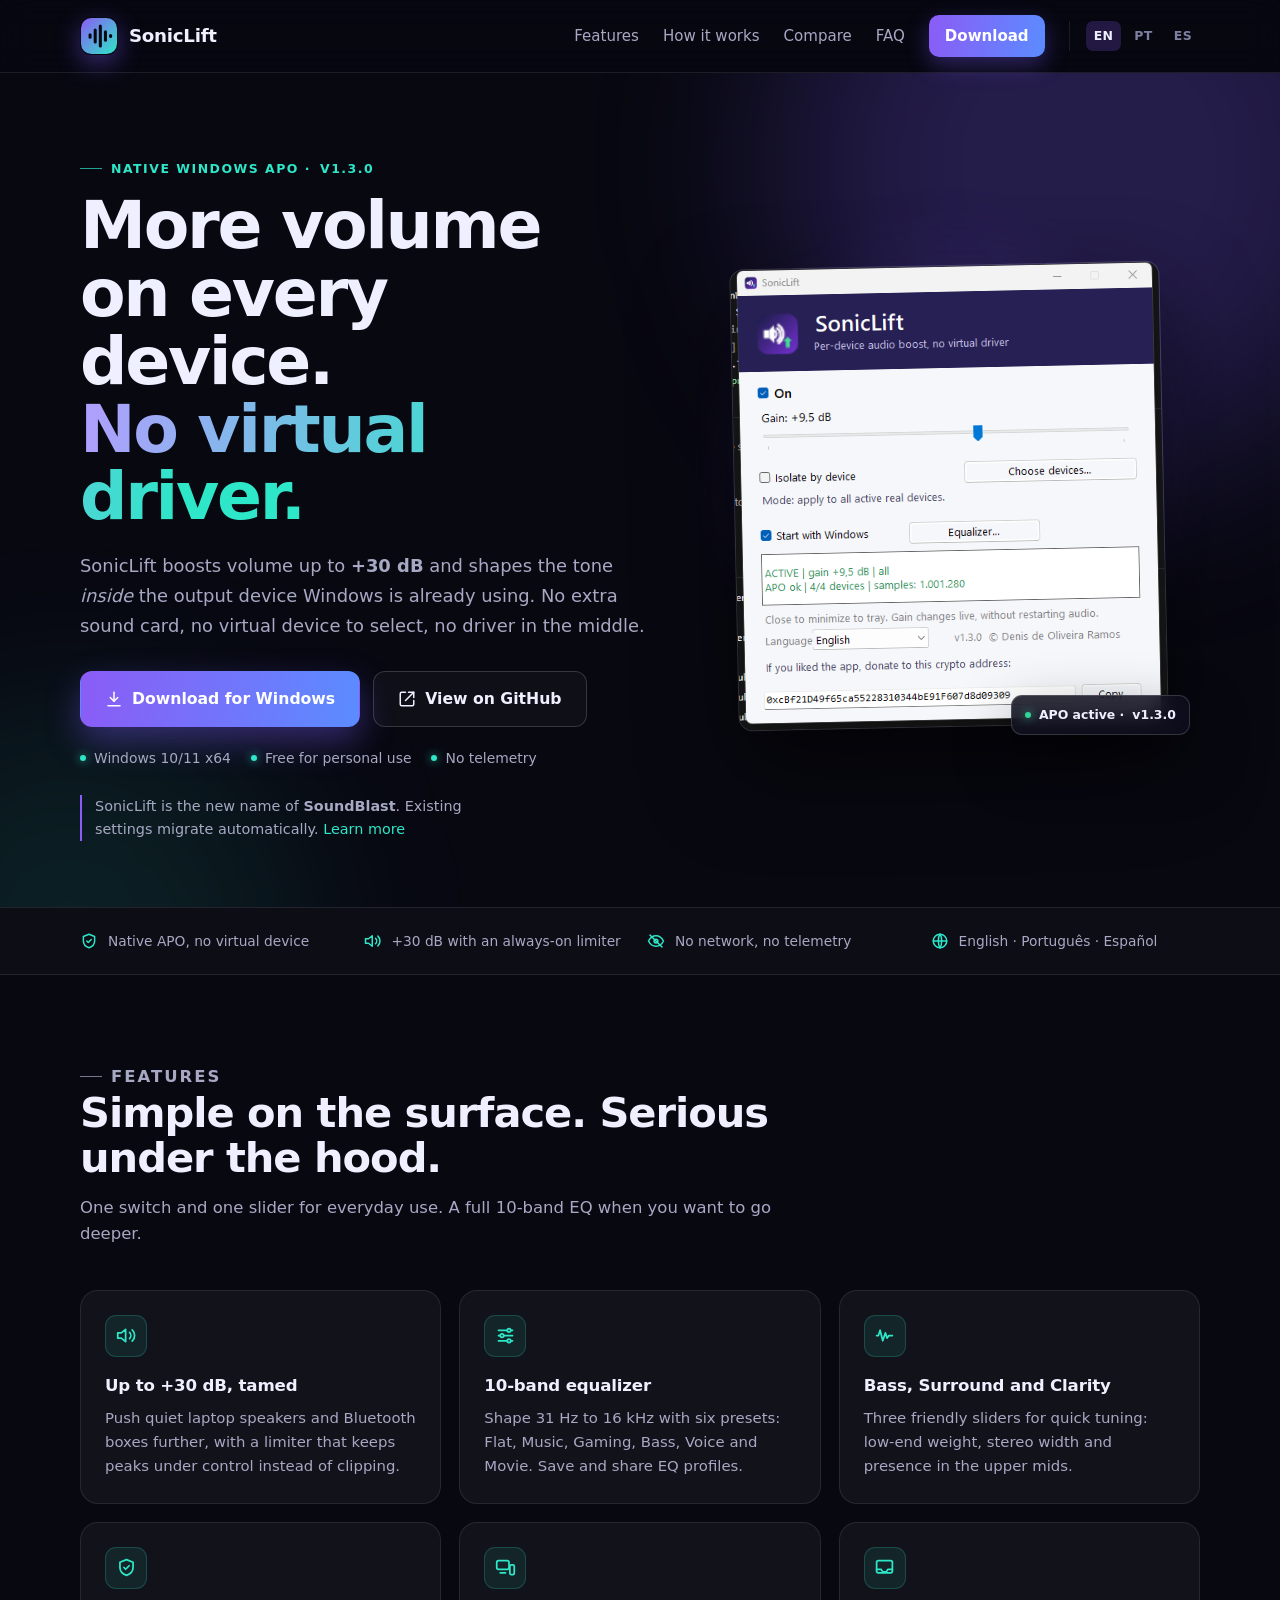
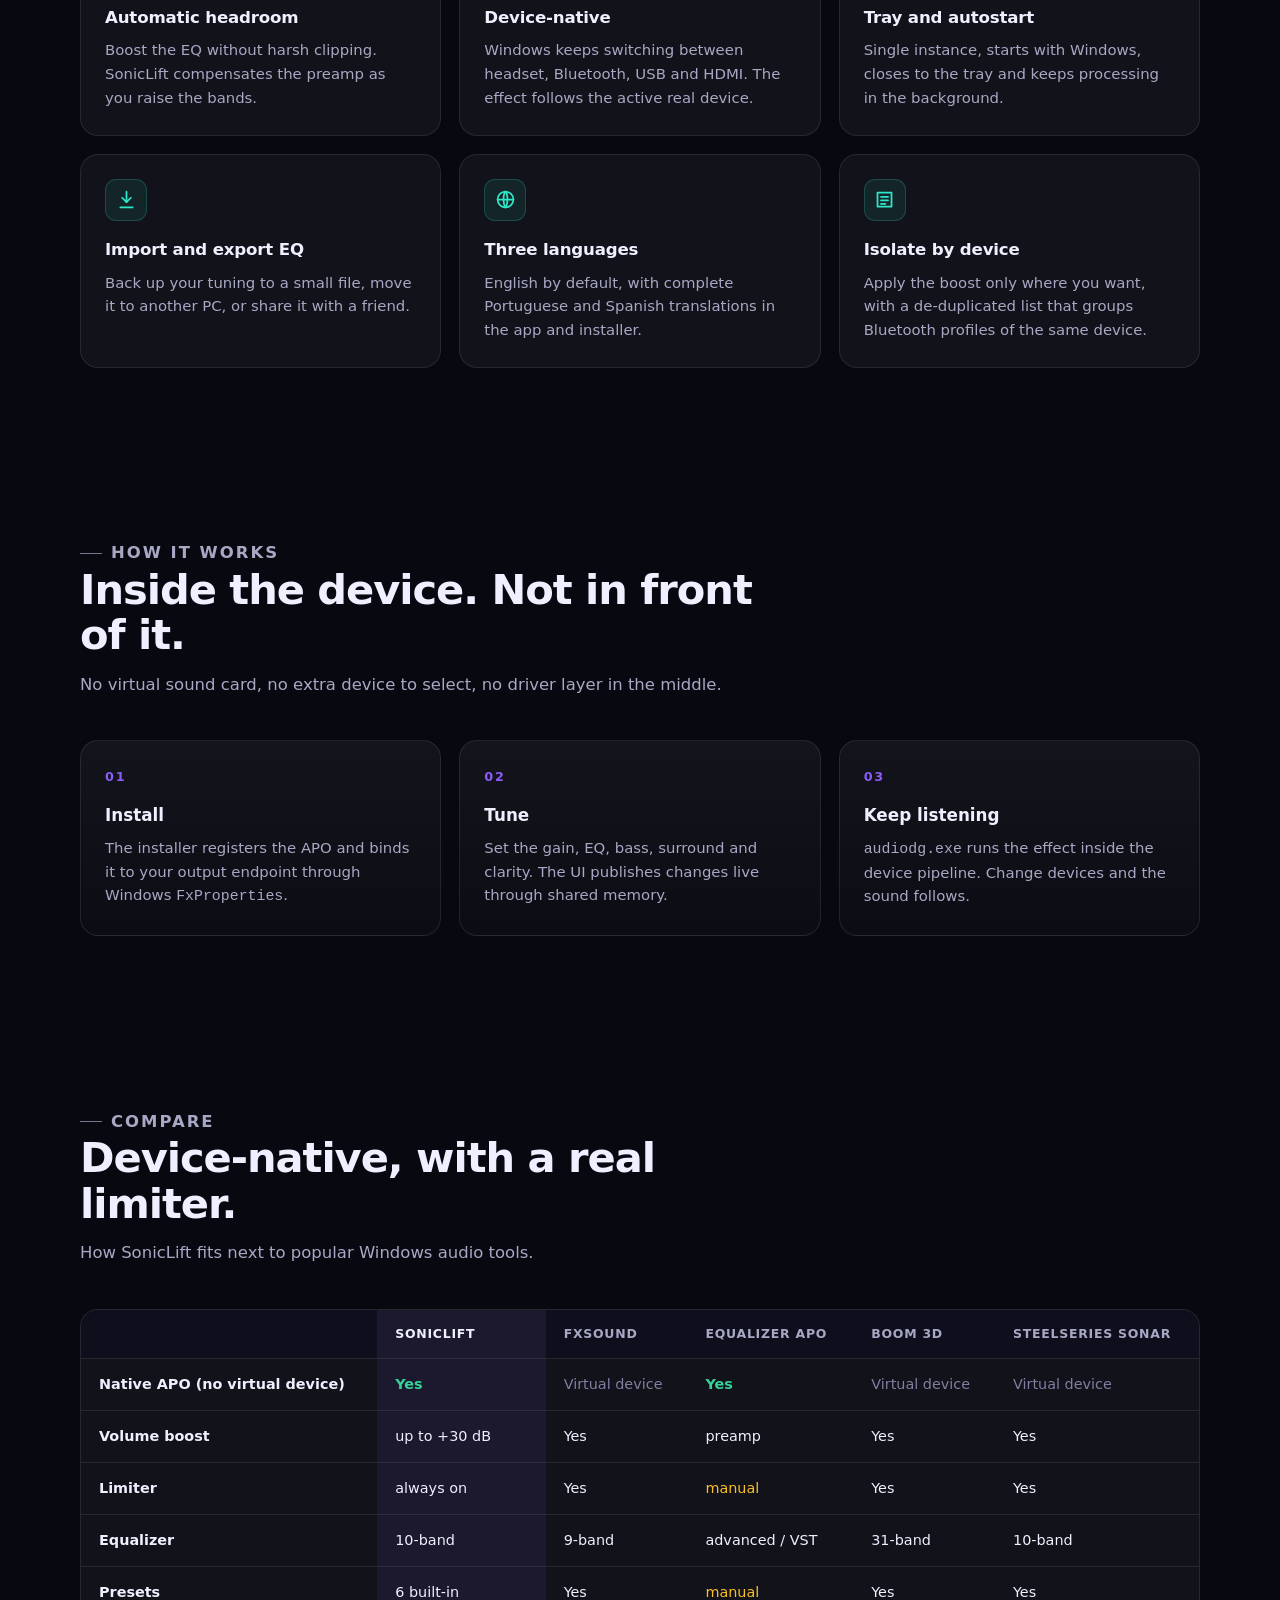
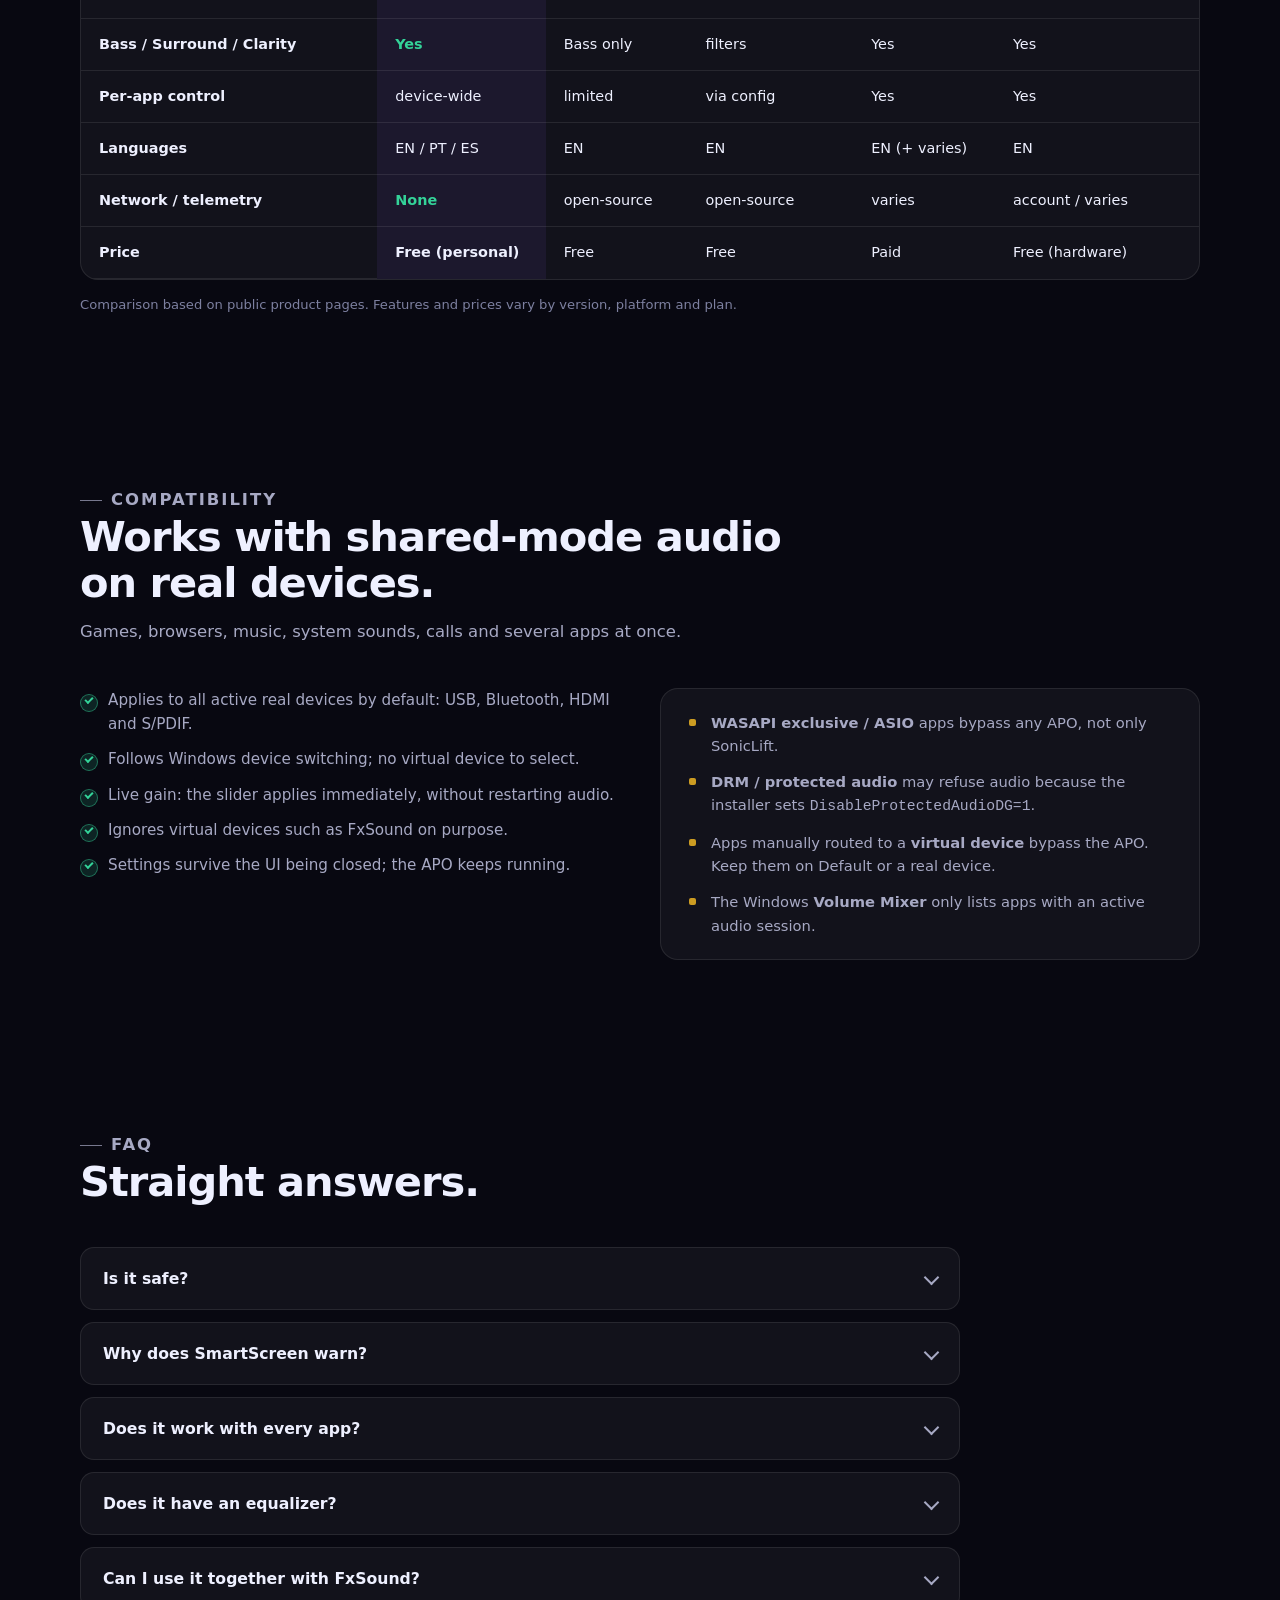
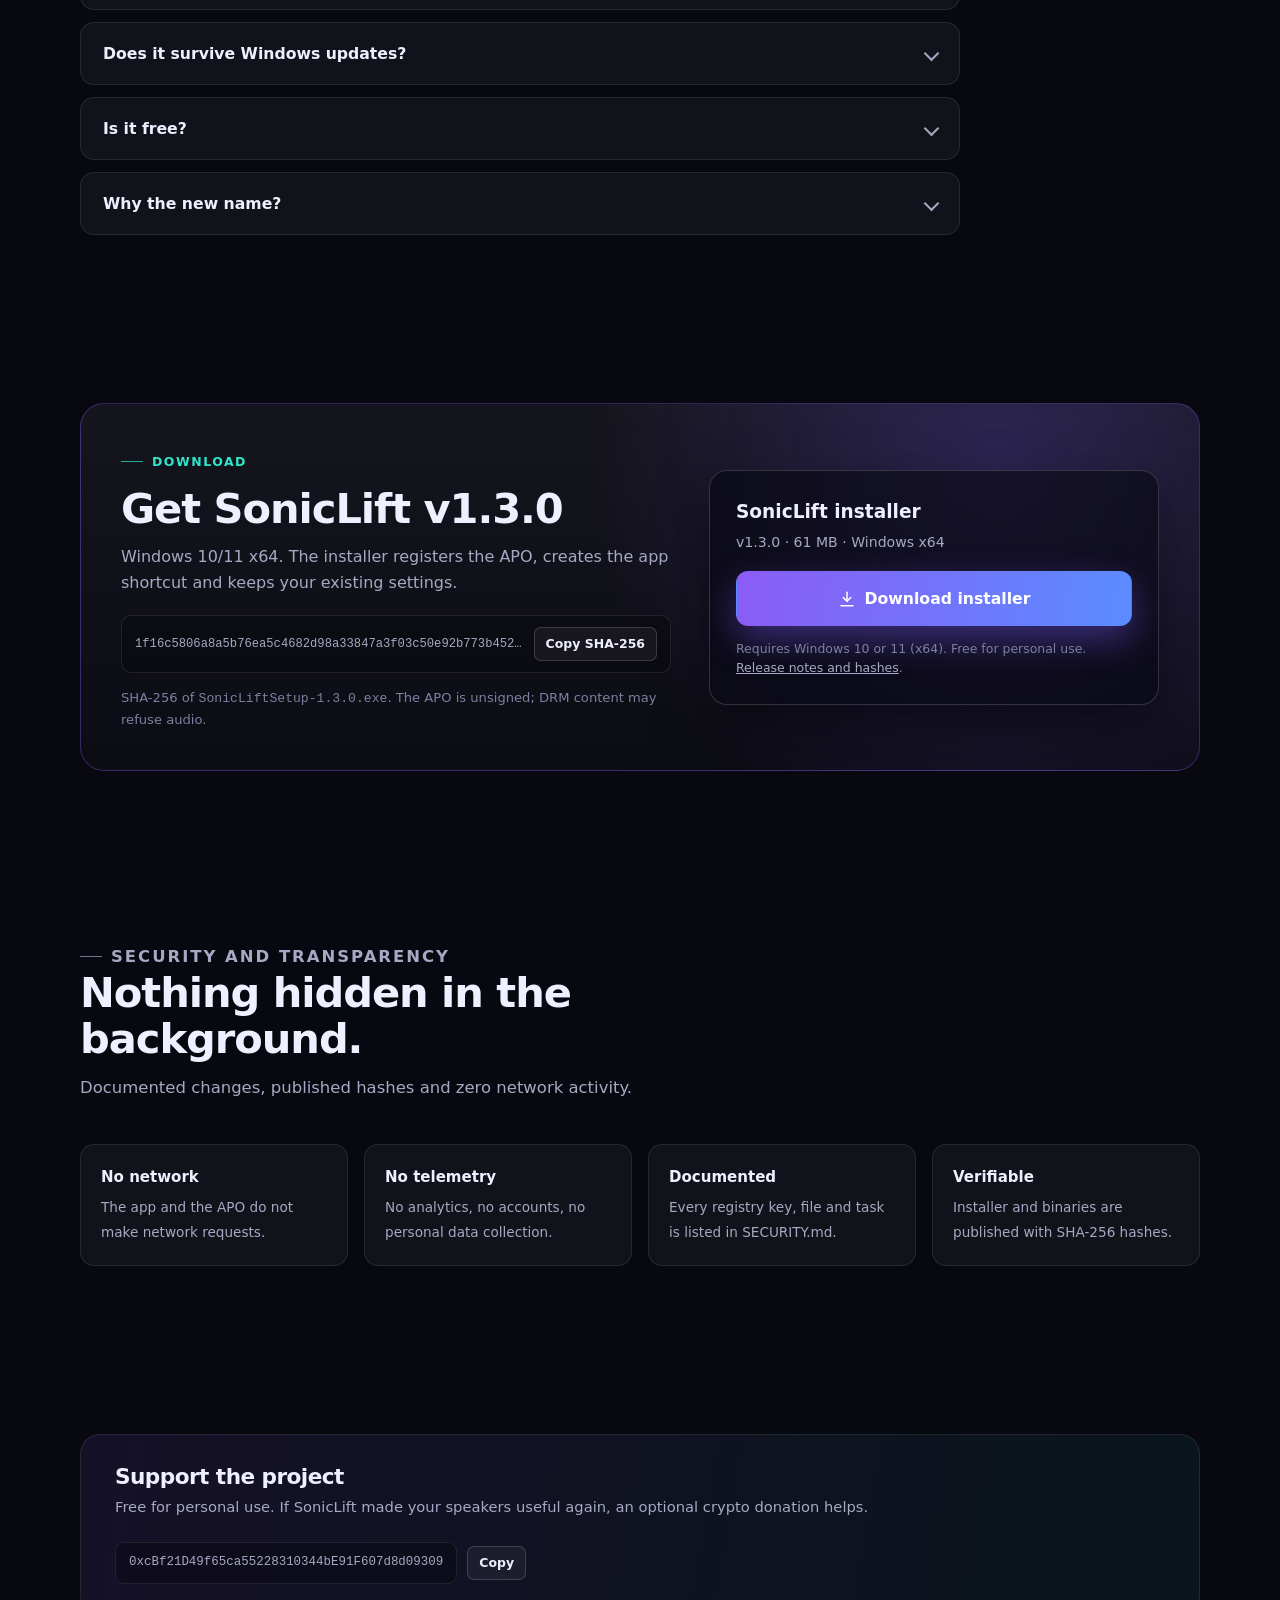
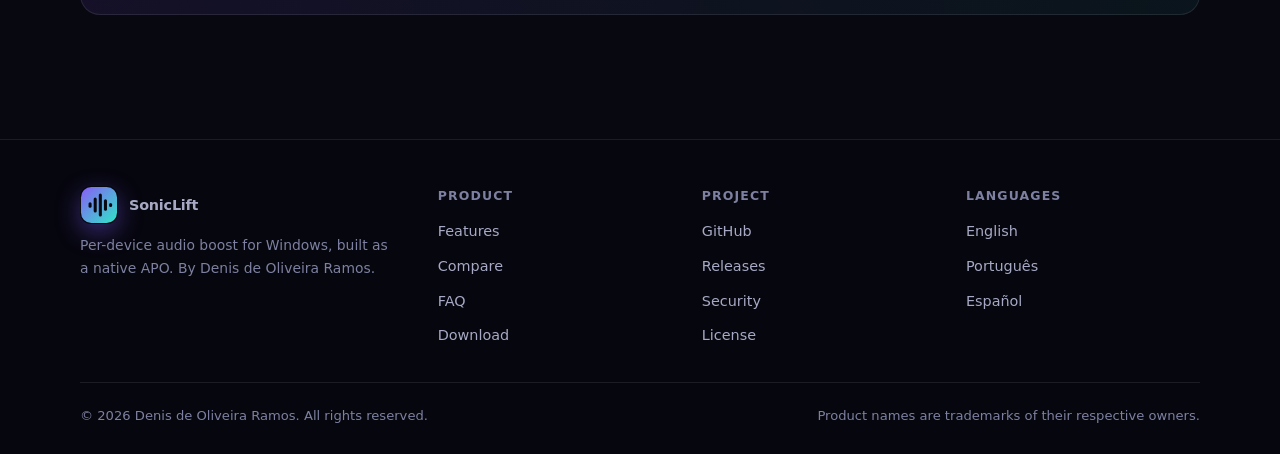
==== docs/index.html @ e97f3ef7 "site: lightweight landing page (EN/PT/ES) with local runner" ====
<!doctype html>
<html lang="en">
<head>
  <meta charset="utf-8">
  <meta name="viewport" content="width=device-width, initial-scale=1">
  <script>document.documentElement.classList.add("js");</script>
  <title>SonicLift — More volume on every device, no virtual driver</title>
  <meta name="description" content="SonicLift is a native Windows APO that boosts volume up to +30 dB, with a 10-band EQ, bass, surround and clarity. No virtual driver, no telemetry. Free for personal use.">
  <meta name="theme-color" content="#080811">
  <link rel="canonical" href="https://denoso1993.github.io/soniclift/">
  <link rel="alternate" hreflang="en" href="https://denoso1993.github.io/soniclift/">
  <link rel="alternate" hreflang="pt" href="https://denoso1993.github.io/soniclift/pt/">
  <link rel="alternate" hreflang="es" href="https://denoso1993.github.io/soniclift/es/">
  <link rel="alternate" hreflang="x-default" href="https://denoso1993.github.io/soniclift/">
  <link rel="icon" href="assets/favicon.ico" sizes="any">
  <link rel="stylesheet" href="assets/style.css">

  <meta property="og:type" content="website">
  <meta property="og:site_name" content="SonicLift">
  <meta property="og:title" content="SonicLift — More volume on every device">
  <meta property="og:description" content="Native Windows APO. Up to +30 dB with a limiter, 10-band EQ, bass, surround and clarity. No virtual driver, no telemetry.">
  <meta property="og:url" content="https://denoso1993.github.io/soniclift/">
  <meta property="og:image" content="https://denoso1993.github.io/soniclift/assets/og-en.jpg">
  <meta property="og:image:width" content="1200">
  <meta property="og:image:height" content="630">
  <meta name="twitter:card" content="summary_large_image">
  <meta name="twitter:title" content="SonicLift — More volume on every device">
  <meta name="twitter:description" content="Native Windows APO. +30 dB, 10-band EQ, no virtual driver, no telemetry.">
  <meta name="twitter:image" content="https://denoso1993.github.io/soniclift/assets/og-en.jpg">

  <script type="application/ld+json">
  {
    "@context": "https://schema.org",
    "@type": "SoftwareApplication",
    "name": "SonicLift",
    "operatingSystem": "Windows 10, Windows 11",
    "applicationCategory": "MultimediaApplication",
    "softwareVersion": "1.3.0",
    "downloadUrl": "https://github.com/denoso1993/soniclift/releases/latest",
    "offers": { "@type": "Offer", "price": "0", "priceCurrency": "USD" },
    "author": { "@type": "Person", "name": "Denis de Oliveira Ramos" },
    "description": "Native Windows APO that boosts volume up to +30 dB with a limiter, 10-band equalizer, bass, surround and clarity. No virtual driver and no telemetry."
  }
  </script>
</head>
<body>
  <a class="skip" href="#main">Skip to content</a>

  <header class="site-header">
    <div class="wrap">
      <a class="brand" href="index.html" aria-label="SonicLift home">
        <svg class="logo-mark" viewBox="0 0 40 40" aria-hidden="true">
          <defs>
            <linearGradient id="lg" x1="0" y1="0" x2="1" y2="1">
              <stop offset="0" stop-color="#8b5cf6"/>
              <stop offset="1" stop-color="#2ee6c8"/>
            </linearGradient>
          </defs>
          <rect x="1" y="1" width="38" height="38" rx="11" fill="url(#lg)"/>
          <g fill="#080811">
            <rect x="9" y="17" width="3.2" height="6" rx="1.6"/>
            <rect x="14.4" y="12" width="3.2" height="16" rx="1.6"/>
            <rect x="19.8" y="8" width="3.2" height="24" rx="1.6"/>
            <rect x="25.2" y="14" width="3.2" height="12" rx="1.6"/>
            <rect x="30.6" y="18" width="3.2" height="4" rx="1.6"/>
          </g>
        </svg>
        <span>SonicLift</span>
      </a>

      <nav class="nav" id="nav" aria-label="Main">
        <a href="#features">Features</a>
        <a href="#how">How it works</a>
        <a href="#compare">Compare</a>
        <a href="#faq">FAQ</a>
        <a class="nav-cta" href="#download">Download</a>
        <div class="langs" aria-label="Language">
          <a href="index.html" aria-current="page">EN</a>
          <a href="pt/index.html" hreflang="pt" lang="pt">PT</a>
          <a href="es/index.html" hreflang="es" lang="es">ES</a>
        </div>
      </nav>

      <button class="nav-toggle" type="button" aria-expanded="false" aria-controls="nav" aria-label="Menu">
        <span></span><span></span><span></span>
      </button>
    </div>
  </header>

  <main id="main">
    <section class="hero">
      <div class="wrap hero-grid">
        <div>
          <p class="eyebrow">Native Windows APO · <span data-version>v1.3.0</span></p>
          <h1>More volume on every device.<br><span class="grad">No virtual driver.</span></h1>
          <p class="lede">
            SonicLift boosts volume up to <strong>+30 dB</strong> and shapes the tone
            <em>inside</em> the output device Windows is already using. No extra sound card,
            no virtual device to select, no driver in the middle.
          </p>

          <div class="actions">
            <a class="btn btn-primary" href="https://github.com/denoso1993/soniclift/releases/download/v1.3.0/SonicLiftSetup-1.3.0.exe">
              <svg viewBox="0 0 24 24" fill="none" stroke="currentColor" stroke-width="2" stroke-linecap="round" stroke-linejoin="round" aria-hidden="true"><path d="M12 3v12"/><path d="m7 10 5 5 5-5"/><path d="M4 21h16"/></svg>
              Download for Windows
            </a>
            <a class="btn btn-ghost" href="https://github.com/denoso1993/soniclift">
              <svg viewBox="0 0 24 24" fill="none" stroke="currentColor" stroke-width="2" stroke-linecap="round" stroke-linejoin="round" aria-hidden="true"><path d="M14 3h7v7"/><path d="M10 14 21 3"/><path d="M21 14v5a2 2 0 0 1-2 2H5a2 2 0 0 1-2-2V5a2 2 0 0 1 2-2h5"/></svg>
              View on GitHub
            </a>
          </div>

          <ul class="meta">
            <li><span class="dot"></span> Windows 10/11 x64</li>
            <li><span class="dot"></span> Free for personal use</li>
            <li><span class="dot"></span> No telemetry</li>
          </ul>

          <p class="rename">SonicLift is the new name of <strong>SoundBlast</strong>. Existing settings migrate automatically. <a href="#faq">Learn more</a></p>
        </div>

        <div class="shot">
          <div class="shot-glow" aria-hidden="true"></div>
          <img src="assets/screenshot.png" width="516" height="555" alt="SonicLift main window: on, gain +9.5 dB, APO active on 4 of 4 devices" loading="eager">
          <div class="shot-badge"><span class="dot"></span> APO active · <span data-version>v1.3.0</span></div>
        </div>
      </div>
    </section>

    <div class="trust">
      <div class="wrap">
        <div class="trust-item">
          <svg viewBox="0 0 24 24" fill="none" stroke="currentColor" stroke-width="2" stroke-linecap="round" stroke-linejoin="round" aria-hidden="true"><path d="M12 3 4.5 6v6c0 4.5 3.2 7.5 7.5 9 4.3-1.5 7.5-4.5 7.5-9V6L12 3Z"/><path d="m9 12 2 2 4-4"/></svg>
          Native APO, no virtual device
        </div>
        <div class="trust-item">
          <svg viewBox="0 0 24 24" fill="none" stroke="currentColor" stroke-width="2" stroke-linecap="round" stroke-linejoin="round" aria-hidden="true"><path d="M11 5 6 9H2v6h4l5 4V5Z"/><path d="M15.5 8.5a5 5 0 0 1 0 7"/><path d="M18.5 5.5a9 9 0 0 1 0 13"/></svg>
          +30 dB with an always-on limiter
        </div>
        <div class="trust-item">
          <svg viewBox="0 0 24 24" fill="none" stroke="currentColor" stroke-width="2" stroke-linecap="round" stroke-linejoin="round" aria-hidden="true"><path d="M2 12s3.5-7 10-7 10 7 10 7-3.5 7-10 7S2 12 2 12Z"/><circle cx="12" cy="12" r="2.5"/><path d="m4 4 16 16"/></svg>
          No network, no telemetry
        </div>
        <div class="trust-item">
          <svg viewBox="0 0 24 24" fill="none" stroke="currentColor" stroke-width="2" stroke-linecap="round" stroke-linejoin="round" aria-hidden="true"><circle cx="12" cy="12" r="9"/><path d="M3 12h18"/><path d="M12 3c3 3.5 3 14 0 18"/><path d="M12 3c-3 3.5-3 14 0 18"/></svg>
          English · Português · Español
        </div>
      </div>
    </div>

    <section id="features" class="wrap">
      <div class="section-head reveal">
        <p class="eyebrow">Features</p>
        <h2>Simple on the surface. Serious under the hood.</h2>
        <p>One switch and one slider for everyday use. A full 10-band EQ when you want to go deeper.</p>
      </div>

      <div class="features">
        <article class="card reveal">
          <span class="ico"><svg viewBox="0 0 24 24" fill="none" stroke="currentColor" stroke-width="2" stroke-linecap="round" stroke-linejoin="round" aria-hidden="true"><path d="M11 5 6 9H2v6h4l5 4V5Z"/><path d="M15.5 8.5a5 5 0 0 1 0 7"/><path d="M18.5 5.5a9 9 0 0 1 0 13"/></svg></span>
          <h3>Up to +30 dB, tamed</h3>
          <p>Push quiet laptop speakers and Bluetooth boxes further, with a limiter that keeps peaks under control instead of clipping.</p>
        </article>

        <article class="card reveal">
          <span class="ico"><svg viewBox="0 0 24 24" fill="none" stroke="currentColor" stroke-width="2" stroke-linecap="round" stroke-linejoin="round" aria-hidden="true"><path d="M4 6h10M18 6h2M4 12h2M10 12h10M4 18h10M18 18h2"/><circle cx="16" cy="6" r="2"/><circle cx="8" cy="12" r="2"/><circle cx="16" cy="18" r="2"/></svg></span>
          <h3>10-band equalizer</h3>
          <p>Shape 31 Hz to 16 kHz with six presets: Flat, Music, Gaming, Bass, Voice and Movie. Save and share EQ profiles.</p>
        </article>

        <article class="card reveal">
          <span class="ico"><svg viewBox="0 0 24 24" fill="none" stroke="currentColor" stroke-width="2" stroke-linecap="round" stroke-linejoin="round" aria-hidden="true"><path d="M3 12h2l2-6 3 12 3-9 2 6 2-3h4"/></svg></span>
          <h3>Bass, Surround and Clarity</h3>
          <p>Three friendly sliders for quick tuning: low-end weight, stereo width and presence in the upper mids.</p>
        </article>

        <article class="card reveal">
          <span class="ico"><svg viewBox="0 0 24 24" fill="none" stroke="currentColor" stroke-width="2" stroke-linecap="round" stroke-linejoin="round" aria-hidden="true"><path d="M12 3 4.5 6v6c0 4.5 3.2 7.5 7.5 9 4.3-1.5 7.5-4.5 7.5-9V6L12 3Z"/><path d="m9 12 2 2 4-4"/></svg></span>
          <h3>Automatic headroom</h3>
          <p>Boost the EQ without harsh clipping. SonicLift compensates the preamp as you raise the bands.</p>
        </article>

        <article class="card reveal">
          <span class="ico"><svg viewBox="0 0 24 24" fill="none" stroke="currentColor" stroke-width="2" stroke-linecap="round" stroke-linejoin="round" aria-hidden="true"><rect x="2" y="4" width="14" height="10" rx="2"/><path d="M6 18h6"/><rect x="17" y="9" width="5" height="11" rx="1.5"/></svg></span>
          <h3>Device-native</h3>
          <p>Windows keeps switching between headset, Bluetooth, USB and HDMI. The effect follows the active real device.</p>
        </article>

        <article class="card reveal">
          <span class="ico"><svg viewBox="0 0 24 24" fill="none" stroke="currentColor" stroke-width="2" stroke-linecap="round" stroke-linejoin="round" aria-hidden="true"><rect x="3" y="4" width="18" height="14" rx="2"/><path d="M3 14h5l2 3h4l2-3h5"/></svg></span>
          <h3>Tray and autostart</h3>
          <p>Single instance, starts with Windows, closes to the tray and keeps processing in the background.</p>
        </article>

        <article class="card reveal">
          <span class="ico"><svg viewBox="0 0 24 24" fill="none" stroke="currentColor" stroke-width="2" stroke-linecap="round" stroke-linejoin="round" aria-hidden="true"><path d="M12 3v12"/><path d="m7 10 5 5 5-5"/><path d="M5 21h14"/></svg></span>
          <h3>Import and export EQ</h3>
          <p>Back up your tuning to a small file, move it to another PC, or share it with a friend.</p>
        </article>

        <article class="card reveal">
          <span class="ico"><svg viewBox="0 0 24 24" fill="none" stroke="currentColor" stroke-width="2" stroke-linecap="round" stroke-linejoin="round" aria-hidden="true"><circle cx="12" cy="12" r="9"/><path d="M3 12h18"/><path d="M12 3c3 3.5 3 14 0 18"/><path d="M12 3c-3 3.5-3 14 0 18"/></svg></span>
          <h3>Three languages</h3>
          <p>English by default, with complete Portuguese and Spanish translations in the app and installer.</p>
        </article>

        <article class="card reveal">
          <span class="ico"><svg viewBox="0 0 24 24" fill="none" stroke="currentColor" stroke-width="2" stroke-linecap="round" stroke-linejoin="round" aria-hidden="true"><path d="M4 4h16v16H4z"/><path d="M8 9h8M8 13h8M8 17h5"/></svg></span>
          <h3>Isolate by device</h3>
          <p>Apply the boost only where you want, with a de-duplicated list that groups Bluetooth profiles of the same device.</p>
        </article>
      </div>
    </section>

    <section id="how">
      <div class="wrap">
        <div class="section-head reveal">
          <p class="eyebrow">How it works</p>
          <h2>Inside the device. Not in front of it.</h2>
          <p>No virtual sound card, no extra device to select, no driver layer in the middle.</p>
        </div>

        <div class="steps">
          <article class="step reveal">
            <h3>Install</h3>
            <p>The installer registers the APO and binds it to your output endpoint through Windows <code>FxProperties</code>.</p>
          </article>
          <article class="step reveal">
            <h3>Tune</h3>
            <p>Set the gain, EQ, bass, surround and clarity. The UI publishes changes live through shared memory.</p>
          </article>
          <article class="step reveal">
            <h3>Keep listening</h3>
            <p><code>audiodg.exe</code> runs the effect inside the device pipeline. Change devices and the sound follows.</p>
          </article>
        </div>
      </div>
    </section>

    <section id="compare" class="wrap">
      <div class="section-head reveal">
        <p class="eyebrow">Compare</p>
        <h2>Device-native, with a real limiter.</h2>
        <p>How SonicLift fits next to popular Windows audio tools.</p>
      </div>

      <div class="table-wrap reveal">
        <table>
          <thead>
            <tr>
              <th scope="col"></th>
              <th scope="col" class="own">SonicLift</th>
              <th scope="col">FxSound</th>
              <th scope="col">Equalizer APO</th>
              <th scope="col">Boom 3D</th>
              <th scope="col">SteelSeries Sonar</th>
            </tr>
          </thead>
          <tbody>
            <tr>
              <th scope="row">Native APO (no virtual device)</th>
              <td class="own"><span class="yes">Yes</span></td>
              <td><span class="no">Virtual device</span></td>
              <td><span class="yes">Yes</span></td>
              <td><span class="no">Virtual device</span></td>
              <td><span class="no">Virtual device</span></td>
            </tr>
            <tr>
              <th scope="row">Volume boost</th>
              <td class="own">up to +30 dB</td>
              <td>Yes</td>
              <td>preamp</td>
              <td>Yes</td>
              <td>Yes</td>
            </tr>
            <tr>
              <th scope="row">Limiter</th>
              <td class="own">always on</td>
              <td>Yes</td>
              <td><span class="partial">manual</span></td>
              <td>Yes</td>
              <td>Yes</td>
            </tr>
            <tr>
              <th scope="row">Equalizer</th>
              <td class="own">10-band</td>
              <td>9-band</td>
              <td>advanced / VST</td>
              <td>31-band</td>
              <td>10-band</td>
            </tr>
            <tr>
              <th scope="row">Presets</th>
              <td class="own">6 built-in</td>
              <td>Yes</td>
              <td><span class="partial">manual</span></td>
              <td>Yes</td>
              <td>Yes</td>
            </tr>
            <tr>
              <th scope="row">Bass / Surround / Clarity</th>
              <td class="own"><span class="yes">Yes</span></td>
              <td>Bass only</td>
              <td>filters</td>
              <td>Yes</td>
              <td>Yes</td>
            </tr>
            <tr>
              <th scope="row">Per-app control</th>
              <td class="own">device-wide</td>
              <td>limited</td>
              <td>via config</td>
              <td>Yes</td>
              <td>Yes</td>
            </tr>
            <tr>
              <th scope="row">Languages</th>
              <td class="own">EN / PT / ES</td>
              <td>EN</td>
              <td>EN</td>
              <td>EN (+ varies)</td>
              <td>EN</td>
            </tr>
            <tr>
              <th scope="row">Network / telemetry</th>
              <td class="own"><span class="yes">None</span></td>
              <td>open-source</td>
              <td>open-source</td>
              <td>varies</td>
              <td>account / varies</td>
            </tr>
            <tr>
              <th scope="row">Price</th>
              <td class="own"><strong>Free (personal)</strong></td>
              <td>Free</td>
              <td>Free</td>
              <td>Paid</td>
              <td>Free (hardware)</td>
            </tr>
          </tbody>
        </table>
      </div>
      <p class="note">Comparison based on public product pages. Features and prices vary by version, platform and plan.</p>
    </section>

    <section id="compatibility">
      <div class="wrap">
        <div class="section-head reveal">
          <p class="eyebrow">Compatibility</p>
          <h2>Works with shared-mode audio on real devices.</h2>
          <p>Games, browsers, music, system sounds, calls and several apps at once.</p>
        </div>

        <div class="split">
          <ul class="checklist reveal">
            <li>Applies to all active real devices by default: USB, Bluetooth, HDMI and S/PDIF.</li>
            <li>Follows Windows device switching; no virtual device to select.</li>
            <li>Live gain: the slider applies immediately, without restarting audio.</li>
            <li>Ignores virtual devices such as FxSound on purpose.</li>
            <li>Settings survive the UI being closed; the APO keeps running.</li>
          </ul>

          <ul class="limits reveal">
            <li><strong>WASAPI exclusive / ASIO</strong> apps bypass any APO, not only SonicLift.</li>
            <li><strong>DRM / protected audio</strong> may refuse audio because the installer sets <code>DisableProtectedAudioDG=1</code>.</li>
            <li>Apps manually routed to a <strong>virtual device</strong> bypass the APO. Keep them on Default or a real device.</li>
            <li>The Windows <strong>Volume Mixer</strong> only lists apps with an active audio session.</li>
          </ul>
        </div>
      </div>
    </section>

    <section id="faq" class="wrap">
      <div class="section-head reveal">
        <p class="eyebrow">FAQ</p>
        <h2>Straight answers.</h2>
      </div>

      <div class="faq">
        <details class="reveal">
          <summary>Is it safe?</summary>
          <p>The code is proprietary, but it is transparent about what it changes. Every registry key, file and scheduled task is documented in <a href="https://github.com/denoso1993/soniclift/blob/main/SECURITY.md">SECURITY.md</a>. There is no network access, no telemetry and no data collection. Verify the installer hash before running.</p>
        </details>

        <details class="reveal">
          <summary>Why does SmartScreen warn?</summary>
          <p>The binaries are not code-signed yet, so Windows shows the standard warning. The installer is distributed only through the official GitHub release, with a published SHA-256 hash.</p>
        </details>

        <details class="reveal">
          <summary>Does it work with every app?</summary>
          <p>It processes shared-mode audio on real output devices: games, browsers, music, system sounds and communication apps. Apps using WASAPI exclusive or ASIO, and apps routed to a virtual device, are the exceptions.</p>
        </details>

        <details class="reveal">
          <summary>Does it have an equalizer?</summary>
          <p>Yes. A 10-band EQ from 31 Hz to 16 kHz with six presets, plus Bass, Surround and Clarity sliders and automatic headroom. You can also import and export EQ profiles.</p>
        </details>

        <details class="reveal">
          <summary>Can I use it together with FxSound?</summary>
          <p>Technically yes, but avoid routing apps to FxSound's virtual device. Since SonicLift replaces that role, uninstalling FxSound is recommended.</p>
        </details>

        <details class="reveal">
          <summary>Does it survive Windows updates?</summary>
          <p>Windows updates and driver installs can reset <code>FxProperties</code>. If audio stops being processed, open SonicLift and reapply the APO.</p>
        </details>

        <details class="reveal">
          <summary>Is it free?</summary>
          <p>Free for personal use, with an optional donation. Commercial use requires a separate license.</p>
        </details>

        <details class="reveal">
          <summary>Why the new name?</summary>
          <p>SonicLift is the new name of SoundBlast. It is the same app with a clearer identity. On first run, existing settings, EQ profiles and device bindings are migrated automatically.</p>
        </details>
      </div>
    </section>

    <section id="download" class="wrap">
      <div class="download reveal">
        <div class="download-grid">
          <div>
            <p class="eyebrow">Download</p>
            <h2>Get SonicLift <span data-version>v1.3.0</span></h2>
            <p class="lede">Windows 10/11 x64. The installer registers the APO, creates the app shortcut and keeps your existing settings.</p>

            <div class="hash-box">
              <code>1f16c5806a8a5b76ea5c4682d98a33847a3f03c50e92b773b45222ce62a76ea8</code>
              <button class="copy-btn" type="button" data-copy="1f16c5806a8a5b76ea5c4682d98a33847a3f03c50e92b773b45222ce62a76ea8" data-copied="Copied">Copy SHA-256</button>
            </div>
            <p class="note">SHA-256 of <code>SonicLiftSetup-1.3.0.exe</code>. The APO is unsigned; DRM content may refuse audio.</p>
          </div>

          <div class="download-card">
            <h3>SonicLift installer</h3>
            <p class="sub"><span data-version>v1.3.0</span> · 61 MB · Windows x64</p>
            <a class="btn btn-primary" href="https://github.com/denoso1993/soniclift/releases/download/v1.3.0/SonicLiftSetup-1.3.0.exe">
              <svg viewBox="0 0 24 24" fill="none" stroke="currentColor" stroke-width="2" stroke-linecap="round" stroke-linejoin="round" aria-hidden="true"><path d="M12 3v12"/><path d="m7 10 5 5 5-5"/><path d="M4 21h16"/></svg>
              Download installer
            </a>
            <p class="fine">Requires Windows 10 or 11 (x64). Free for personal use. <a href="https://github.com/denoso1993/soniclift/releases">Release notes and hashes</a>.</p>
          </div>
        </div>
      </div>
    </section>

    <section id="security" class="wrap">
      <div class="section-head reveal">
        <p class="eyebrow">Security and transparency</p>
        <h2>Nothing hidden in the background.</h2>
        <p>Documented changes, published hashes and zero network activity.</p>
      </div>

      <div class="cards-4">
        <div class="mini reveal"><strong>No network</strong><span>The app and the APO do not make network requests.</span></div>
        <div class="mini reveal"><strong>No telemetry</strong><span>No analytics, no accounts, no personal data collection.</span></div>
        <div class="mini reveal"><strong>Documented</strong><span>Every registry key, file and task is listed in SECURITY.md.</span></div>
        <div class="mini reveal"><strong>Verifiable</strong><span>Installer and binaries are published with SHA-256 hashes.</span></div>
      </div>
    </section>

    <section class="wrap">
      <div class="donate reveal">
        <div>
          <h2>Support the project</h2>
          <p>Free for personal use. If SonicLift made your speakers useful again, an optional crypto donation helps.</p>
        </div>
        <div class="wallet">
          <code>0xcBf21D49f65ca55228310344bE91F607d8d09309</code>
          <button class="copy-btn" type="button" data-copy="0xcBf21D49f65ca55228310344bE91F607d8d09309" data-copied="Copied">Copy</button>
        </div>
      </div>
    </section>
  </main>

  <footer class="footer">
    <div class="wrap">
      <div class="footer-grid">
        <div>
          <a class="brand" href="index.html">
            <svg class="logo-mark" viewBox="0 0 40 40" aria-hidden="true">
              <defs>
                <linearGradient id="lg2" x1="0" y1="0" x2="1" y2="1">
                  <stop offset="0" stop-color="#8b5cf6"/>
                  <stop offset="1" stop-color="#2ee6c8"/>
                </linearGradient>
              </defs>
              <rect x="1" y="1" width="38" height="38" rx="11" fill="url(#lg2)"/>
              <g fill="#080811">
                <rect x="9" y="17" width="3.2" height="6" rx="1.6"/>
                <rect x="14.4" y="12" width="3.2" height="16" rx="1.6"/>
                <rect x="19.8" y="8" width="3.2" height="24" rx="1.6"/>
                <rect x="25.2" y="14" width="3.2" height="12" rx="1.6"/>
                <rect x="30.6" y="18" width="3.2" height="4" rx="1.6"/>
              </g>
            </svg>
            <span>SonicLift</span>
          </a>
          <p>Per-device audio boost for Windows, built as a native APO. By Denis de Oliveira Ramos.</p>
        </div>

        <div>
          <h4>Product</h4>
          <ul>
            <li><a href="#features">Features</a></li>
            <li><a href="#compare">Compare</a></li>
            <li><a href="#faq">FAQ</a></li>
            <li><a href="#download">Download</a></li>
          </ul>
        </div>

        <div>
          <h4>Project</h4>
          <ul>
            <li><a href="https://github.com/denoso1993/soniclift">GitHub</a></li>
            <li><a href="https://github.com/denoso1993/soniclift/releases">Releases</a></li>
            <li><a href="https://github.com/denoso1993/soniclift/blob/main/SECURITY.md">Security</a></li>
            <li><a href="https://github.com/denoso1993/soniclift/blob/main/LICENSE">License</a></li>
          </ul>
        </div>

        <div>
          <h4>Languages</h4>
          <ul>
            <li><a href="index.html" aria-current="page">English</a></li>
            <li><a href="pt/index.html" hreflang="pt" lang="pt">Português</a></li>
            <li><a href="es/index.html" hreflang="es" lang="es">Español</a></li>
          </ul>
        </div>
      </div>

      <div class="footer-bottom">
        <span>© <span data-year>2026</span> Denis de Oliveira Ramos. All rights reserved.</span>
        <span>Product names are trademarks of their respective owners.</span>
      </div>
    </div>
  </footer>

  <script src="assets/app.js" defer></script>
</body>
</html>
---- docs/assets/style.css ----
:root {
  --bg: #080811;
  --bg-2: #0e0e1e;
  --panel: rgba(255, 255, 255, 0.045);
  --panel-2: rgba(255, 255, 255, 0.07);
  --text: #eef0ff;
  --muted: #a7a9c4;
  --muted-2: #7d80a0;
  --accent: #8b5cf6;
  --accent-2: #2ee6c8;
  --accent-3: #5b8cff;
  --border: rgba(255, 255, 255, 0.09);
  --border-strong: rgba(255, 255, 255, 0.16);
  --good: #34d399;
  --warn: #fbbf24;
  --radius: 18px;
  --wrap: 1120px;
  --shadow: 0 24px 60px rgba(0, 0, 0, 0.45);
}

* { box-sizing: border-box; }

html {
  scroll-behavior: smooth;
  scroll-padding-top: 92px;
  -webkit-text-size-adjust: 100%;
}

body {
  margin: 0;
  background: var(--bg);
  color: var(--text);
  font-family: "Segoe UI", system-ui, -apple-system, "Helvetica Neue", Arial, sans-serif;
  font-size: 16px;
  line-height: 1.6;
  overflow-x: hidden;
  -webkit-font-smoothing: antialiased;
}

img { max-width: 100%; display: block; }
a { color: inherit; }
button { font: inherit; }

::selection { background: rgba(139, 92, 246, 0.45); color: #fff; }

.wrap {
  width: min(var(--wrap), 92vw);
  margin-inline: auto;
}

.skip {
  position: absolute;
  left: -999px;
  top: 8px;
  z-index: 100;
  background: #fff;
  color: #000;
  padding: 10px 16px;
  border-radius: 8px;
}
.skip:focus { left: 12px; }

/* ---------- Header ---------- */

.site-header {
  position: sticky;
  top: 0;
  z-index: 50;
  background: rgba(8, 8, 17, 0.74);
  border-bottom: 1px solid var(--border);
  backdrop-filter: blur(16px);
  -webkit-backdrop-filter: blur(16px);
}

.site-header .wrap {
  display: flex;
  align-items: center;
  gap: 22px;
  height: 72px;
}

.brand {
  display: flex;
  align-items: center;
  gap: 11px;
  text-decoration: none;
  font-weight: 700;
  font-size: 1.14rem;
  letter-spacing: -0.015em;
  white-space: nowrap;
}

.logo-mark {
  width: 38px;
  height: 38px;
  flex: none;
  border-radius: 11px;
  box-shadow: 0 8px 24px rgba(124, 92, 255, 0.42);
}

.nav {
  margin-left: auto;
  display: flex;
  align-items: center;
  gap: 24px;
}

.nav a {
  color: var(--muted);
  text-decoration: none;
  font-size: 0.94rem;
  font-weight: 500;
  transition: color 0.18s ease;
}

.nav a:hover { color: var(--text); }

.nav .nav-cta {
  color: #fff;
  background: linear-gradient(100deg, var(--accent), var(--accent-3));
  padding: 9px 16px;
  border-radius: 10px;
  font-weight: 600;
  box-shadow: 0 8px 22px rgba(124, 92, 255, 0.35);
}

.langs {
  display: flex;
  gap: 5px;
  padding-left: 16px;
  border-left: 1px solid var(--border);
}

.langs a {
  font-size: 0.78rem;
  font-weight: 600;
  letter-spacing: 0.03em;
  text-decoration: none;
  color: var(--muted-2);
  padding: 5px 8px;
  border-radius: 7px;
}

.langs a:hover { color: var(--text); background: rgba(255, 255, 255, 0.06); }
.langs a[aria-current="page"] { color: var(--text); background: rgba(139, 92, 246, 0.22); }

.nav-toggle {
  display: none;
  margin-left: auto;
  width: 42px;
  height: 42px;
  border-radius: 10px;
  border: 1px solid var(--border);
  background: var(--panel);
  color: var(--text);
  cursor: pointer;
}

.nav-toggle span {
  display: block;
  width: 18px;
  height: 2px;
  margin: 4px auto;
  background: currentColor;
  border-radius: 2px;
}

/* ---------- Hero ---------- */

.hero {
  position: relative;
  padding: 78px 0 66px;
  overflow: hidden;
}

.hero::before,
.hero::after {
  content: "";
  position: absolute;
  border-radius: 50%;
  pointer-events: none;
  filter: blur(90px);
}

.hero::before {
  width: 620px;
  height: 620px;
  top: -220px;
  right: -120px;
  background: rgba(124, 92, 255, 0.24);
}

.hero::after {
  width: 460px;
  height: 460px;
  bottom: -260px;
  left: -160px;
  background: rgba(46, 230, 200, 0.1);
}

.hero-grid {
  position: relative;
  z-index: 1;
  display: grid;
  grid-template-columns: 1.06fr 0.94fr;
  gap: 54px;
  align-items: center;
}

.hero-grid > * { min-width: 0; }
.split > *, .download-grid > *, .footer-grid > * { min-width: 0; }

.eyebrow {
  display: inline-flex;
  align-items: center;
  gap: 9px;
  font-size: 0.78rem;
  font-weight: 700;
  letter-spacing: 0.12em;
  text-transform: uppercase;
  color: var(--accent-2);
  margin: 0 0 14px;
}

.eyebrow::before {
  content: "";
  width: 22px;
  height: 1px;
  background: currentColor;
  opacity: 0.7;
}

h1 {
  margin: 0 0 20px;
  font-size: clamp(2.55rem, 5.2vw, 4.15rem);
  line-height: 1.02;
  letter-spacing: -0.035em;
  font-weight: 800;
}

h1 .grad {
  background: linear-gradient(100deg, #b39dff 0%, var(--accent-2) 78%);
  -webkit-background-clip: text;
  background-clip: text;
  color: transparent;
}

.lede {
  margin: 0;
  max-width: 56ch;
  color: var(--muted);
  font-size: 1.12rem;
  line-height: 1.68;
}

.actions {
  display: flex;
  flex-wrap: wrap;
  gap: 13px;
  margin: 30px 0 20px;
}

.btn {
  display: inline-flex;
  align-items: center;
  justify-content: center;
  gap: 9px;
  padding: 14px 24px;
  border-radius: 12px;
  border: 1px solid transparent;
  font-weight: 600;
  font-size: 0.98rem;
  text-decoration: none;
  cursor: pointer;
  transition: transform 0.18s ease, box-shadow 0.18s ease, border-color 0.18s ease;
}

.btn:hover { transform: translateY(-2px); }
.btn:active { transform: translateY(0); }

.btn-primary {
  background: linear-gradient(100deg, var(--accent), var(--accent-3));
  color: #fff;
  box-shadow: 0 14px 34px rgba(124, 92, 255, 0.38);
}

.btn-primary:hover { box-shadow: 0 18px 40px rgba(124, 92, 255, 0.5); }

.btn-ghost {
  border-color: var(--border-strong);
  background: rgba(255, 255, 255, 0.03);
  color: var(--text);
}

.btn-ghost:hover { border-color: rgba(255, 255, 255, 0.3); }

.btn svg { width: 18px; height: 18px; }

.meta {
  display: flex;
  flex-wrap: wrap;
  gap: 8px 20px;
  margin: 0;
  padding: 0;
  list-style: none;
  color: var(--muted);
  font-size: 0.87rem;
}

.meta li { display: flex; align-items: center; gap: 8px; }

.dot {
  width: 6px;
  height: 6px;
  border-radius: 50%;
  background: var(--accent-2);
  box-shadow: 0 0 10px rgba(46, 230, 200, 0.8);
  flex: none;
}

.rename {
  margin: 26px 0 0;
  padding-left: 13px;
  border-left: 2px solid var(--accent);
  color: var(--muted);
  font-size: 0.9rem;
  max-width: 48ch;
}

.rename a { color: var(--accent-2); text-decoration: none; }
.rename a:hover { text-decoration: underline; }

/* ---------- Screenshot ---------- */

.shot {
  position: relative;
  display: flex;
  justify-content: center;
  align-items: center;
  padding: 18px;
}

.shot-glow {
  position: absolute;
  inset: -6% -4%;
  z-index: 0;
  background: radial-gradient(circle at 50% 45%, rgba(124, 92, 255, 0.4), transparent 62%);
  filter: blur(24px);
}

.shot img {
  position: relative;
  z-index: 1;
  width: min(100%, 430px);
  height: auto;
  border-radius: 14px;
  border: 1px solid rgba(255, 255, 255, 0.16);
  box-shadow: 0 40px 90px rgba(0, 0, 0, 0.6);
  transform: rotate(-1.2deg);
}

.shot-badge {
  position: absolute;
  z-index: 2;
  right: 2%;
  bottom: 2%;
  display: flex;
  align-items: center;
  gap: 8px;
  padding: 9px 13px;
  border-radius: 11px;
  background: rgba(14, 14, 30, 0.86);
  border: 1px solid var(--border-strong);
  box-shadow: var(--shadow);
  font-size: 0.78rem;
  font-weight: 600;
  color: var(--text);
  backdrop-filter: blur(10px);
}

.shot-badge .dot { background: var(--good); box-shadow: 0 0 10px rgba(52, 211, 153, 0.9); }

/* ---------- Trust strip ---------- */

.trust {
  border-block: 1px solid var(--border);
  background: rgba(255, 255, 255, 0.018);
}

.trust .wrap {
  display: grid;
  grid-template-columns: repeat(4, 1fr);
  gap: 14px;
  padding: 22px 0;
}

.trust-item {
  display: flex;
  align-items: center;
  gap: 10px;
  color: var(--muted);
  font-size: 0.86rem;
  font-weight: 500;
}

.trust-item svg { width: 18px; height: 18px; color: var(--accent-2); flex: none; }

/* ---------- Sections ---------- */

section { padding: 84px 0; }

.section-head { max-width: 720px; margin-bottom: 42px; }

h2 {
  margin: 0 0 14px;
  font-size: clamp(1.85rem, 3.4vw, 2.6rem);
  line-height: 1.1;
  letter-spacing: -0.025em;
  font-weight: 800;
}

.section-head p {
  margin: 0;
  color: var(--muted);
  font-size: 1.03rem;
}

/* ---------- Features ---------- */

.features {
  display: grid;
  grid-template-columns: repeat(3, 1fr);
  gap: 18px;
}

.card {
  position: relative;
  padding: 24px;
  border-radius: var(--radius);
  border: 1px solid var(--border);
  background: var(--panel);
  transition: transform 0.2s ease, border-color 0.2s ease, background 0.2s ease;
  overflow: hidden;
}

.card::after {
  content: "";
  position: absolute;
  inset: 0 0 auto;
  height: 1px;
  background: linear-gradient(90deg, transparent, rgba(139, 92, 246, 0.7), transparent);
  opacity: 0;
  transition: opacity 0.2s ease;
}

.card:hover {
  transform: translateY(-3px);
  border-color: rgba(139, 92, 246, 0.42);
  background: var(--panel-2);
}

.card:hover::after { opacity: 1; }

.card .ico {
  display: inline-flex;
  align-items: center;
  justify-content: center;
  width: 42px;
  height: 42px;
  margin-bottom: 16px;
  border-radius: 11px;
  color: var(--accent-2);
  background: rgba(46, 230, 200, 0.09);
  border: 1px solid rgba(46, 230, 200, 0.2);
}

.card .ico svg { width: 21px; height: 21px; }

.card h3 {
  margin: 0 0 8px;
  font-size: 1.04rem;
  letter-spacing: -0.01em;
}

.card p {
  margin: 0;
  color: var(--muted);
  font-size: 0.93rem;
  line-height: 1.6;
}

/* ---------- Steps ---------- */

.steps {
  display: grid;
  grid-template-columns: repeat(3, 1fr);
  gap: 18px;
  counter-reset: step;
}

.step {
  position: relative;
  padding: 26px 24px;
  border-radius: var(--radius);
  border: 1px solid var(--border);
  background: linear-gradient(180deg, rgba(255, 255, 255, 0.05), rgba(255, 255, 255, 0.02));
}

.step::before {
  counter-increment: step;
  content: "0" counter(step);
  display: block;
  margin-bottom: 14px;
  font-size: 0.8rem;
  font-weight: 800;
  letter-spacing: 0.14em;
  color: var(--accent);
}

.step h3 { margin: 0 0 8px; font-size: 1.05rem; }
.step p { margin: 0; color: var(--muted); font-size: 0.93rem; }

/* ---------- Comparison ---------- */

.table-wrap {
  overflow-x: auto;
  border: 1px solid var(--border);
  border-radius: var(--radius);
  background: var(--panel);
  -webkit-overflow-scrolling: touch;
}

table {
  width: 100%;
  min-width: 860px;
  border-collapse: collapse;
  font-size: 0.9rem;
}

th, td {
  padding: 14px 18px;
  text-align: left;
  border-bottom: 1px solid var(--border);
  vertical-align: top;
}

thead th {
  position: sticky;
  top: 0;
  background: rgba(14, 14, 30, 0.94);
  color: var(--muted);
  font-size: 0.78rem;
  font-weight: 700;
  letter-spacing: 0.06em;
  text-transform: uppercase;
  white-space: nowrap;
}

thead th:first-child { color: var(--muted-2); }
thead th.own { color: var(--text); }

tbody tr:last-child td { border-bottom: 0; }
tbody th {
  font-weight: 600;
  color: var(--text);
  white-space: nowrap;
}

td.own, th.own { background: rgba(139, 92, 246, 0.08); }
tbody tr:hover td, tbody tr:hover th { background: rgba(255, 255, 255, 0.025); }
tbody tr:hover td.own, tbody tr:hover th.own { background: rgba(139, 92, 246, 0.12); }

.yes { color: var(--good); font-weight: 600; }
.no { color: var(--muted-2); }
.partial { color: var(--warn); }

.note {
  margin: 14px 0 0;
  color: var(--muted-2);
  font-size: 0.82rem;
}

/* ---------- Compatibility ---------- */

.split {
  display: grid;
  grid-template-columns: 1fr 1fr;
  gap: 40px;
  align-items: start;
}

.checklist {
  margin: 0;
  padding: 0;
  list-style: none;
  display: grid;
  gap: 11px;
}

.checklist li {
  position: relative;
  padding-left: 28px;
  color: var(--muted);
  font-size: 0.95rem;
}

.checklist li::before {
  content: "";
  position: absolute;
  left: 0;
  top: 6px;
  width: 16px;
  height: 16px;
  border-radius: 50%;
  background: rgba(52, 211, 153, 0.14);
  border: 1px solid rgba(52, 211, 153, 0.45);
}

.checklist li::after {
  content: "";
  position: absolute;
  left: 5px;
  top: 9px;
  width: 6px;
  height: 3px;
  border-left: 2px solid var(--good);
  border-bottom: 2px solid var(--good);
  transform: rotate(-45deg);
}

.limits {
  margin: 0;
  padding: 22px 24px;
  list-style: none;
  display: grid;
  gap: 12px;
  border-radius: var(--radius);
  border: 1px solid var(--border);
  background: var(--panel);
}

.limits li {
  position: relative;
  padding-left: 26px;
  color: var(--muted);
  font-size: 0.92rem;
}

.limits li::before {
  content: "";
  position: absolute;
  left: 4px;
  top: 8px;
  width: 7px;
  height: 7px;
  border-radius: 2px;
  background: var(--warn);
  opacity: 0.8;
}

/* ---------- FAQ ---------- */

.faq { display: grid; gap: 12px; max-width: 880px; }

details {
  border: 1px solid var(--border);
  border-radius: 14px;
  background: var(--panel);
  overflow: hidden;
}

details[open] { border-color: rgba(139, 92, 246, 0.4); background: var(--panel-2); }

summary {
  position: relative;
  padding: 18px 54px 18px 22px;
  cursor: pointer;
  font-weight: 600;
  font-size: 0.98rem;
  list-style: none;
}

summary::-webkit-details-marker { display: none; }

summary::after {
  content: "";
  position: absolute;
  right: 22px;
  top: 50%;
  width: 9px;
  height: 9px;
  margin-top: -6px;
  border-right: 2px solid var(--muted);
  border-bottom: 2px solid var(--muted);
  transform: rotate(45deg);
  transition: transform 0.2s ease;
}

details[open] summary::after { transform: rotate(-135deg); margin-top: -2px; }

details p {
  margin: 0;
  padding: 0 22px 20px;
  color: var(--muted);
  font-size: 0.94rem;
  max-width: 76ch;
}

details p + p { padding-top: 0; }
details a { color: var(--accent-2); text-decoration: none; }
details a:hover { text-decoration: underline; }

/* ---------- Download ---------- */

.download {
  position: relative;
  padding: 40px;
  border-radius: 24px;
  border: 1px solid rgba(139, 92, 246, 0.32);
  background:
    radial-gradient(circle at 82% 18%, rgba(124, 92, 255, 0.24), transparent 42%),
    linear-gradient(180deg, rgba(255, 255, 255, 0.055), rgba(255, 255, 255, 0.02));
  overflow: hidden;
}

.download-grid {
  display: grid;
  grid-template-columns: 1.1fr 0.9fr;
  gap: 38px;
  align-items: center;
}

.download h2 { margin-bottom: 12px; }

.download .lede { font-size: 1rem; }

.hash-box {
  display: flex;
  align-items: center;
  gap: 10px;
  margin: 18px 0 0;
  padding: 11px 13px;
  border-radius: 10px;
  border: 1px solid var(--border);
  background: rgba(0, 0, 0, 0.24);
}

.hash-box code {
  flex: 1;
  min-width: 0;
  overflow: hidden;
  text-overflow: ellipsis;
  white-space: nowrap;
  font-family: ui-monospace, "Cascadia Code", Consolas, monospace;
  font-size: 0.76rem;
  color: var(--muted);
}

.copy-btn {
  flex: none;
  padding: 6px 11px;
  border-radius: 7px;
  border: 1px solid var(--border-strong);
  background: rgba(255, 255, 255, 0.05);
  color: var(--text);
  font-size: 0.78rem;
  font-weight: 600;
  cursor: pointer;
  transition: background 0.18s ease, border-color 0.18s ease;
}

.copy-btn:hover { background: rgba(255, 255, 255, 0.1); border-color: rgba(255, 255, 255, 0.3); }
.copy-btn.copied { color: var(--good); border-color: rgba(52, 211, 153, 0.5); }

.download-card {
  padding: 26px;
  border-radius: 18px;
  border: 1px solid var(--border-strong);
  background: rgba(8, 8, 17, 0.6);
  box-shadow: var(--shadow);
}

.download-card h3 { margin: 0 0 4px; font-size: 1.16rem; }
.download-card .sub { margin: 0 0 18px; color: var(--muted); font-size: 0.88rem; }
.download-card .btn { width: 100%; }
.download-card .fine {
  margin: 14px 0 0;
  color: var(--muted-2);
  font-size: 0.78rem;
  line-height: 1.5;
}

.download-card .fine a { color: var(--muted); text-decoration: underline; }

/* ---------- Security ---------- */

.cards-4 { display: grid; grid-template-columns: repeat(4, 1fr); gap: 16px; }

.mini {
  padding: 20px;
  border-radius: 14px;
  border: 1px solid var(--border);
  background: var(--panel);
}

.mini strong { display: block; margin-bottom: 5px; font-size: 0.94rem; }
.mini span { color: var(--muted); font-size: 0.85rem; }

/* ---------- Donate ---------- */

.donate {
  display: flex;
  flex-wrap: wrap;
  align-items: center;
  justify-content: space-between;
  gap: 24px;
  padding: 30px 34px;
  border-radius: 20px;
  border: 1px solid var(--border);
  background: linear-gradient(100deg, rgba(139, 92, 246, 0.1), rgba(46, 230, 200, 0.06));
}

.donate h2 { font-size: 1.35rem; margin: 0 0 6px; }
.donate p { margin: 0; color: var(--muted); font-size: 0.92rem; }

.wallet {
  display: flex;
  align-items: center;
  gap: 10px;
  flex-wrap: wrap;
}

.wallet code {
  padding: 10px 13px;
  border-radius: 9px;
  border: 1px solid var(--border);
  background: rgba(0, 0, 0, 0.28);
  font-family: ui-monospace, "Cascadia Code", Consolas, monospace;
  font-size: 0.78rem;
  color: var(--muted);
  word-break: break-all;
}

/* ---------- Footer ---------- */

.footer {
  margin-top: 40px;
  border-top: 1px solid var(--border);
  background: rgba(0, 0, 0, 0.2);
  padding: 46px 0 32px;
}

.footer-grid {
  display: grid;
  grid-template-columns: 1.4fr 1fr 1fr 1fr;
  gap: 30px;
}

.footer p { margin: 10px 0 0; color: var(--muted-2); font-size: 0.87rem; max-width: 36ch; }

.footer h4 {
  margin: 0 0 12px;
  font-size: 0.78rem;
  letter-spacing: 0.09em;
  text-transform: uppercase;
  color: var(--muted-2);
}

.footer ul { margin: 0; padding: 0; list-style: none; display: grid; gap: 9px; }
.footer a { color: var(--muted); text-decoration: none; font-size: 0.9rem; }
.footer a:hover { color: var(--text); }

.footer-bottom {
  display: flex;
  flex-wrap: wrap;
  justify-content: space-between;
  gap: 12px;
  margin-top: 34px;
  padding-top: 22px;
  border-top: 1px solid var(--border);
  color: var(--muted-2);
  font-size: 0.82rem;
}

/* ---------- Reveal ---------- */

@keyframes rise {
  from { opacity: 0; transform: translateY(14px); }
  to { opacity: 1; transform: none; }
}

.js .reveal { animation: rise 0.55s ease both; }

/* ---------- Responsive ---------- */

@media (max-width: 960px) {
  .hero-grid { grid-template-columns: 1fr; gap: 42px; }
  .shot { order: -1; padding: 6px; min-width: 0; }
  .shot img { width: min(100%, 360px); }
  .features { grid-template-columns: repeat(2, 1fr); }
  .cards-4 { grid-template-columns: repeat(2, 1fr); }
  .steps { grid-template-columns: 1fr; }
  .split { grid-template-columns: 1fr; gap: 26px; }
  .download-grid { grid-template-columns: 1fr; }
  .footer-grid { grid-template-columns: 1fr 1fr; }
}

@media (max-width: 760px) {
  .site-header .wrap { height: 64px; }
  .nav {
    position: fixed;
    inset: 64px 0 auto;
    z-index: 49;
    display: none;
    flex-direction: column;
    align-items: stretch;
    gap: 4px;
    padding: 14px 4vw 20px;
    background: rgba(8, 8, 17, 0.97);
    border-bottom: 1px solid var(--border);
    backdrop-filter: blur(18px);
  }
  .nav.open { display: flex; }
  .nav a { padding: 12px 14px; border-radius: 9px; font-size: 1rem; }
  .nav a:hover { background: rgba(255, 255, 255, 0.05); }
  .nav .nav-cta { margin-top: 8px; text-align: center; }
  .langs { margin-top: 10px; padding: 12px 0 0; border-left: 0; border-top: 1px solid var(--border); }
  .nav-toggle { display: block; }
  section { padding: 64px 0; }
  .hero { padding: 40px 0 44px; }
  .shot { order: 0; }
  .shot img { width: min(100%, 320px); }
  .shot-badge { right: 4px; bottom: 0; }
  .trust .wrap { grid-template-columns: 1fr 1fr; }
  .features { grid-template-columns: 1fr; }
  .cards-4 { grid-template-columns: 1fr; }
  .download { padding: 26px 22px; }
  .donate { padding: 24px 22px; }
  .footer-grid { grid-template-columns: 1fr; }
  .footer-bottom { flex-direction: column; }
}

@media (prefers-reduced-motion: reduce) {
  html { scroll-behavior: auto; }
  *, *::before, *::after {
    animation-duration: 0.001ms !important;
    animation-iteration-count: 1 !important;
    transition-duration: 0.001ms !important;
  }
  .js .reveal { animation: none; opacity: 1; transform: none; }
}
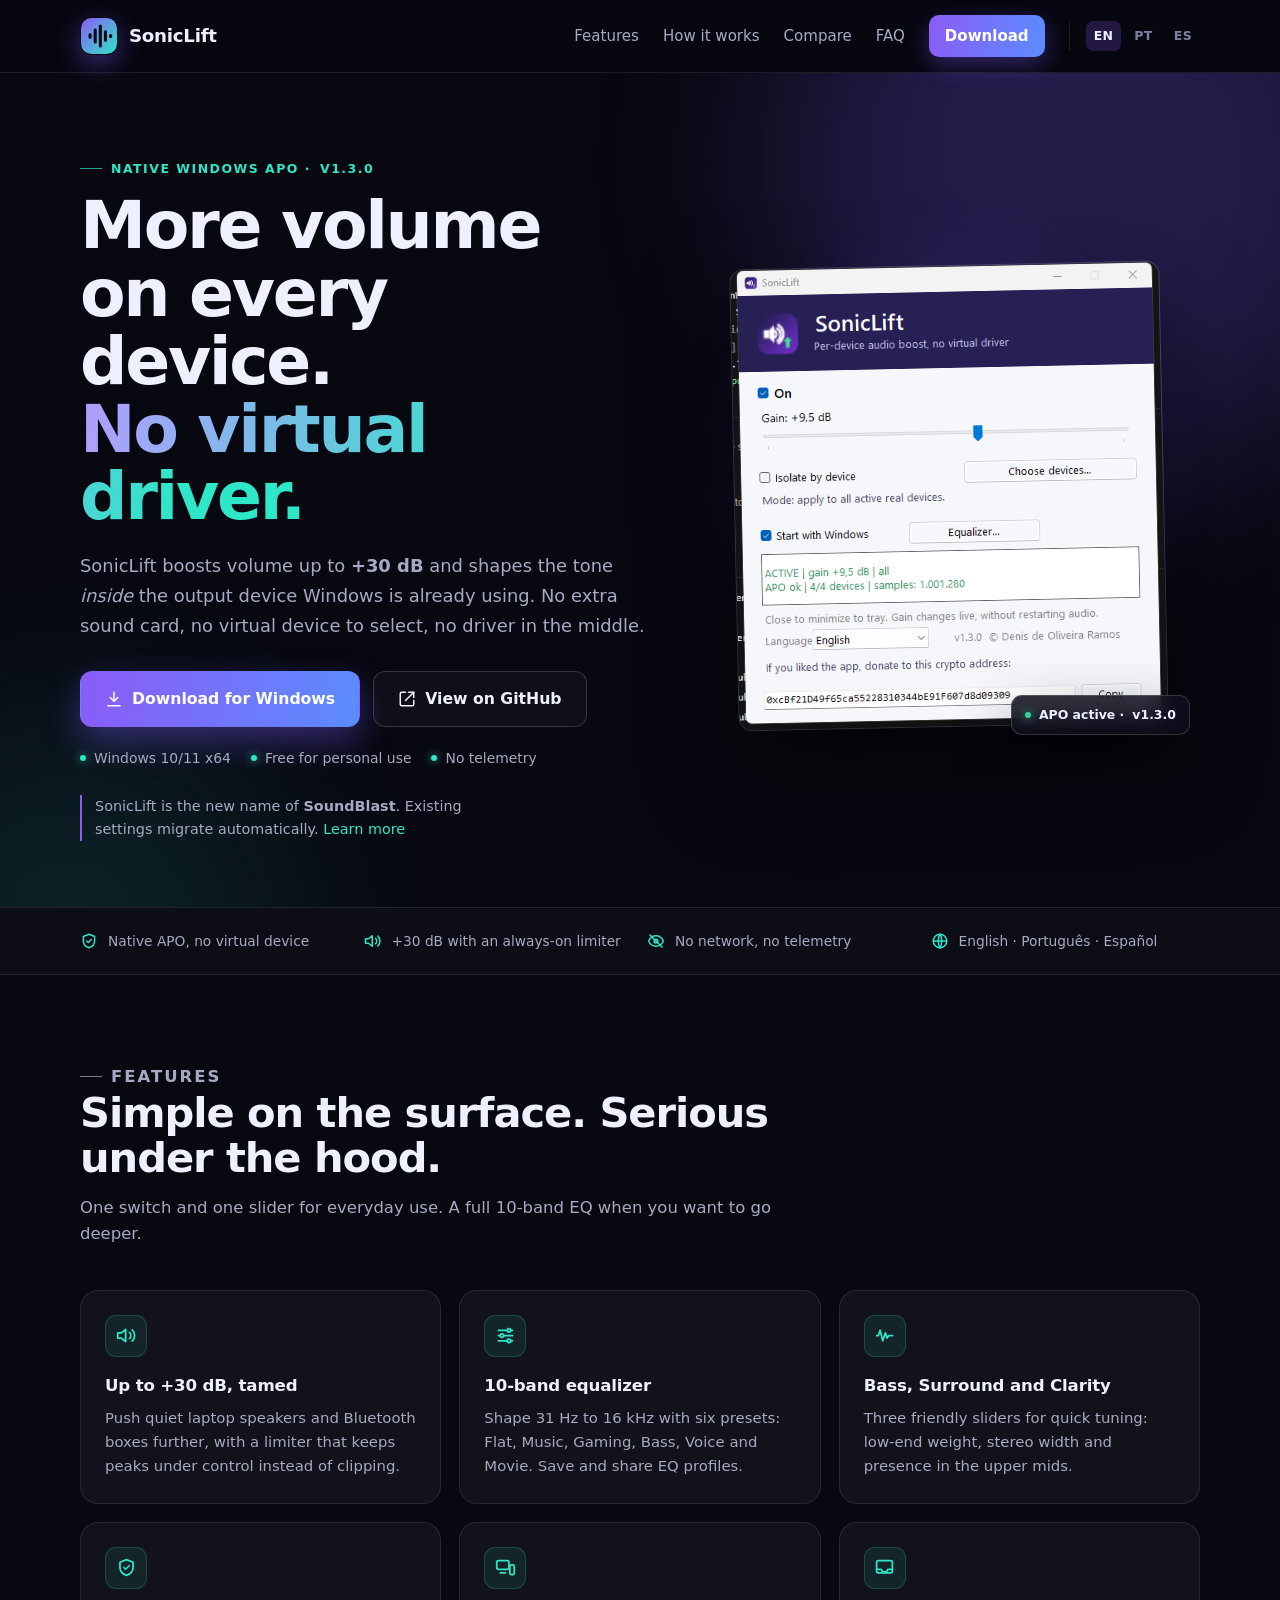
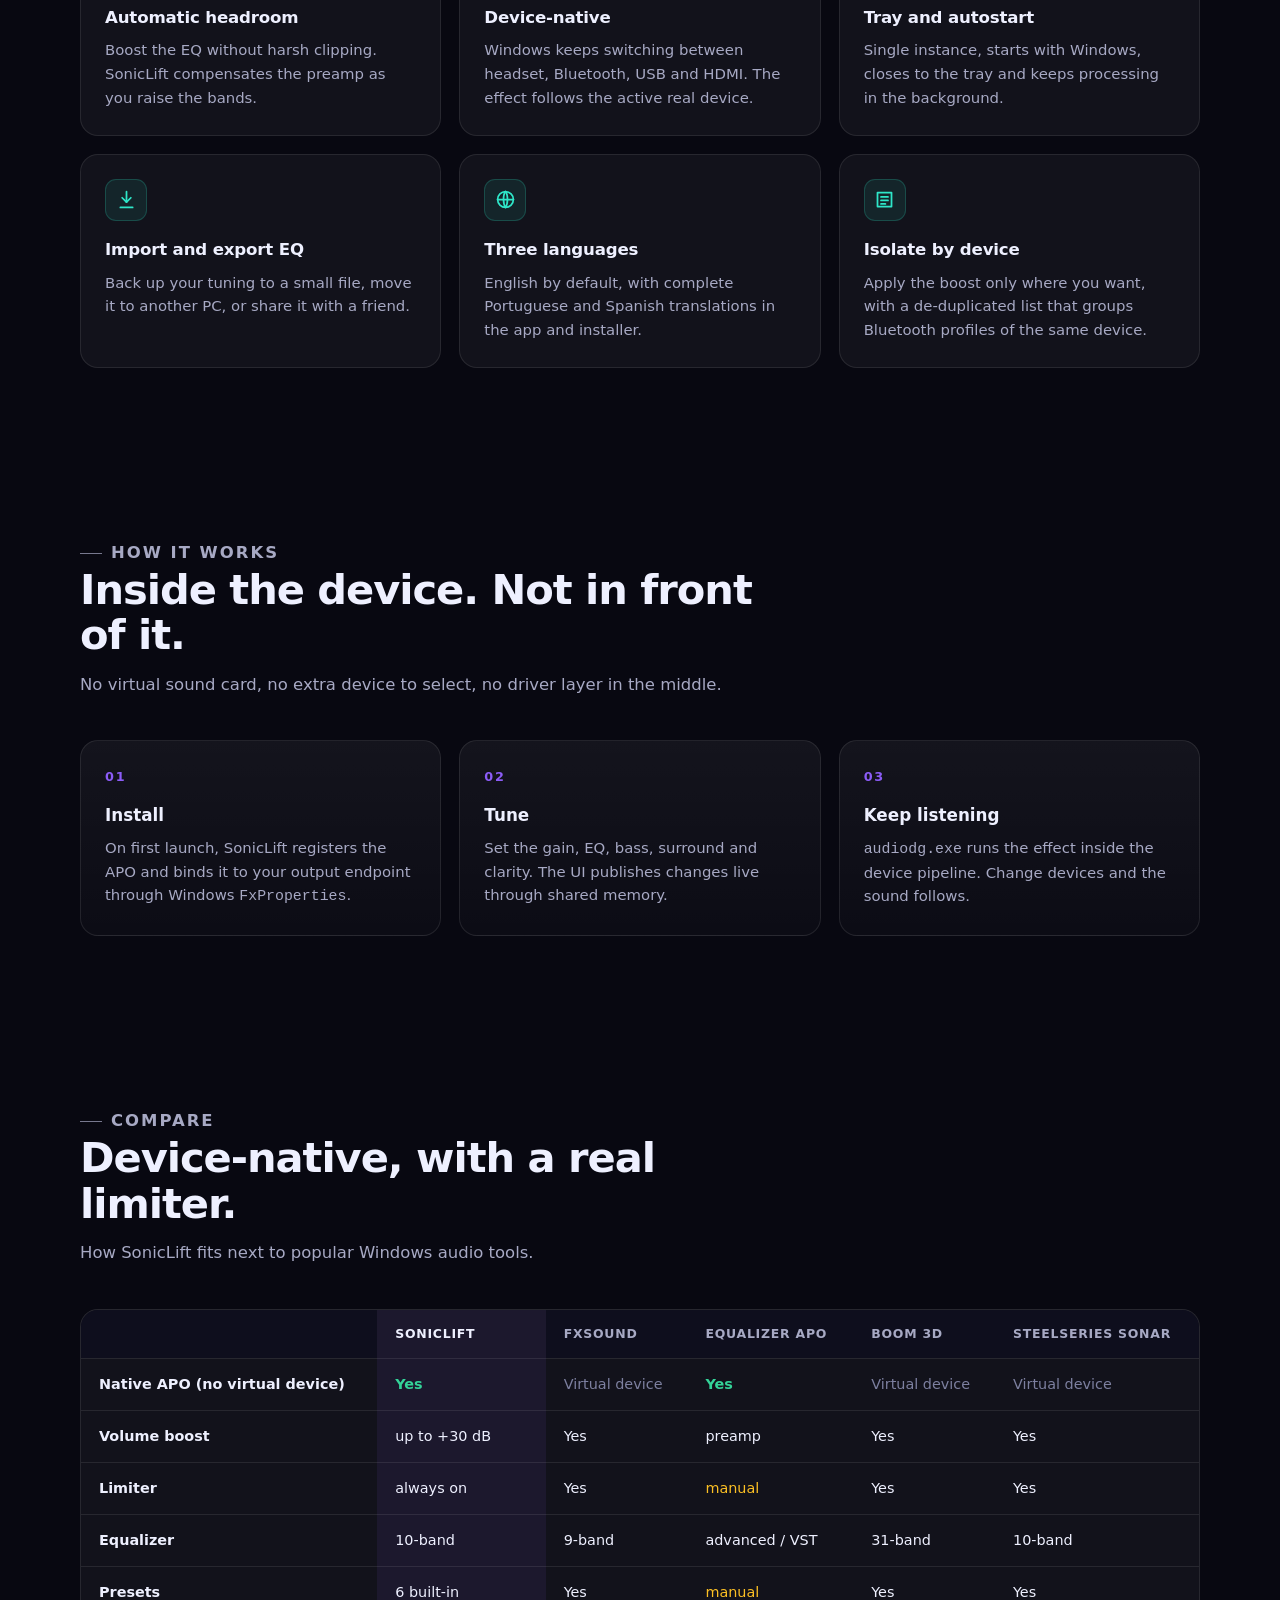
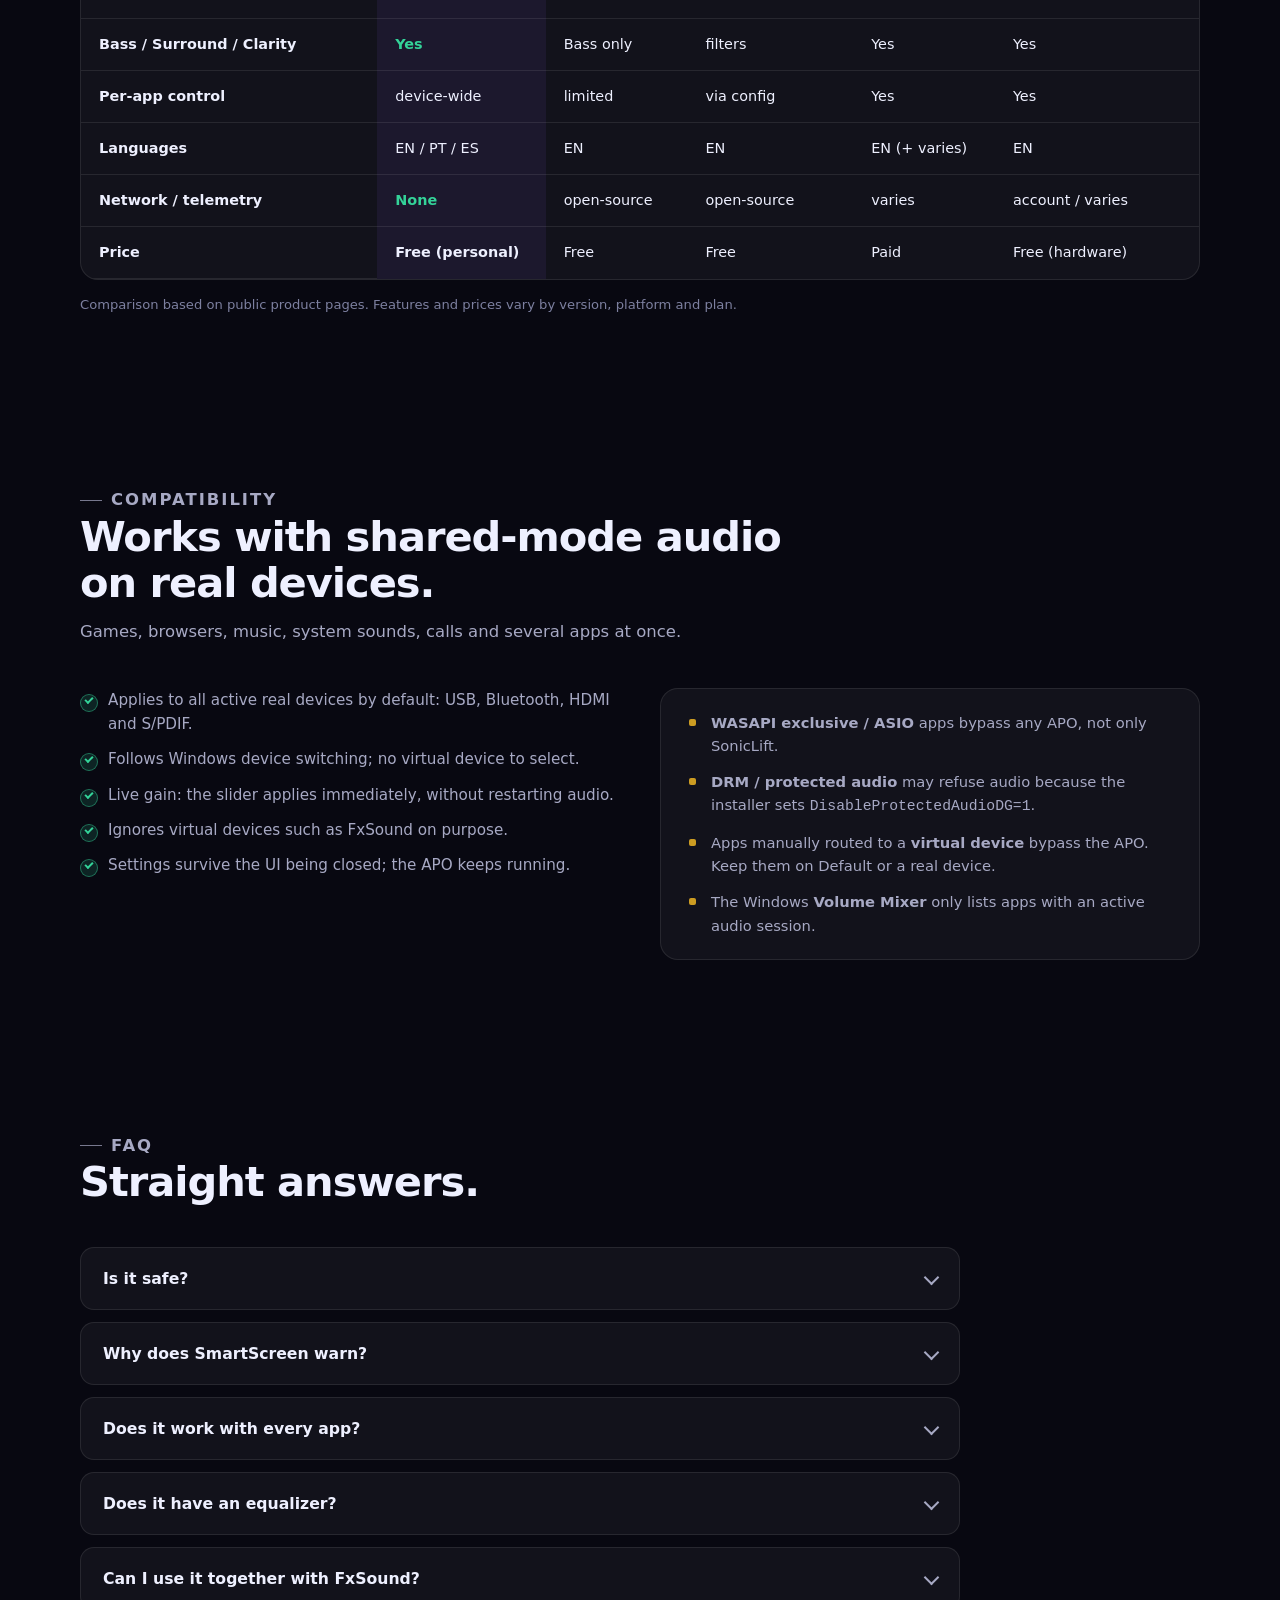
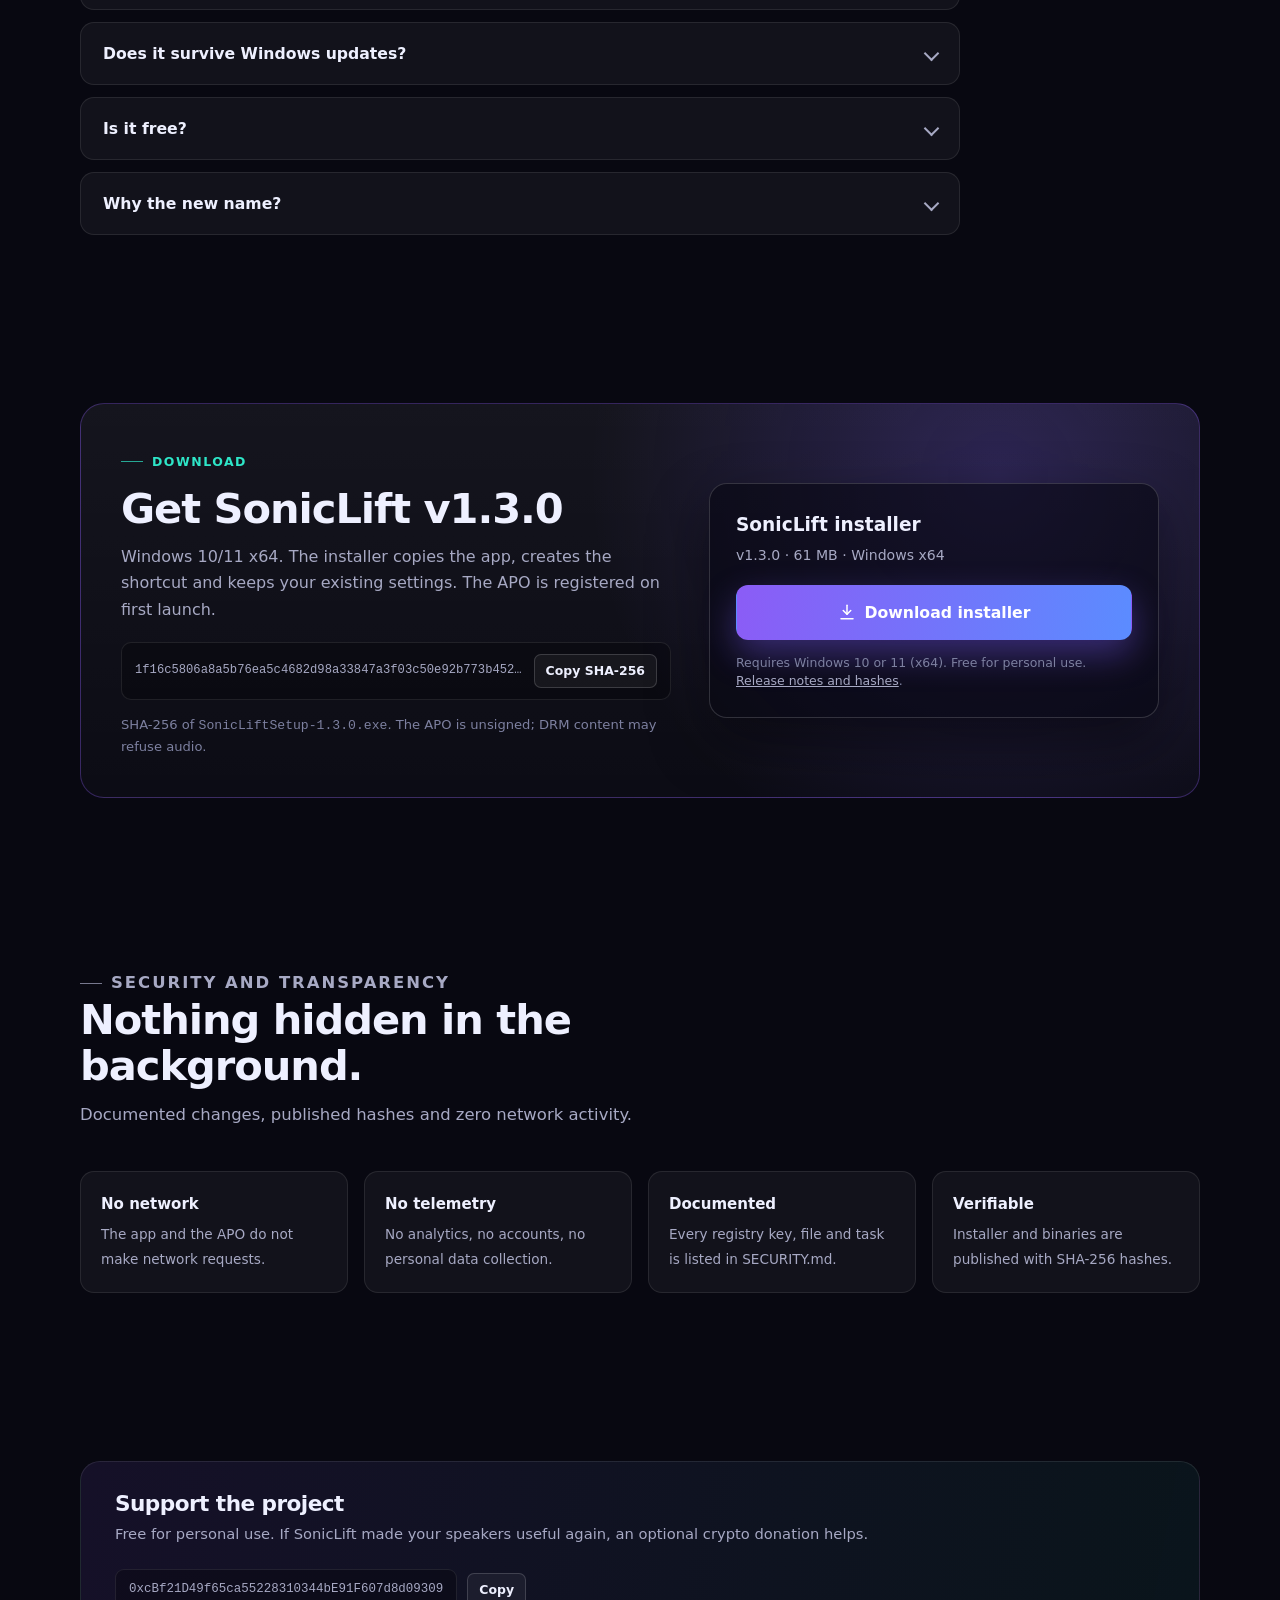
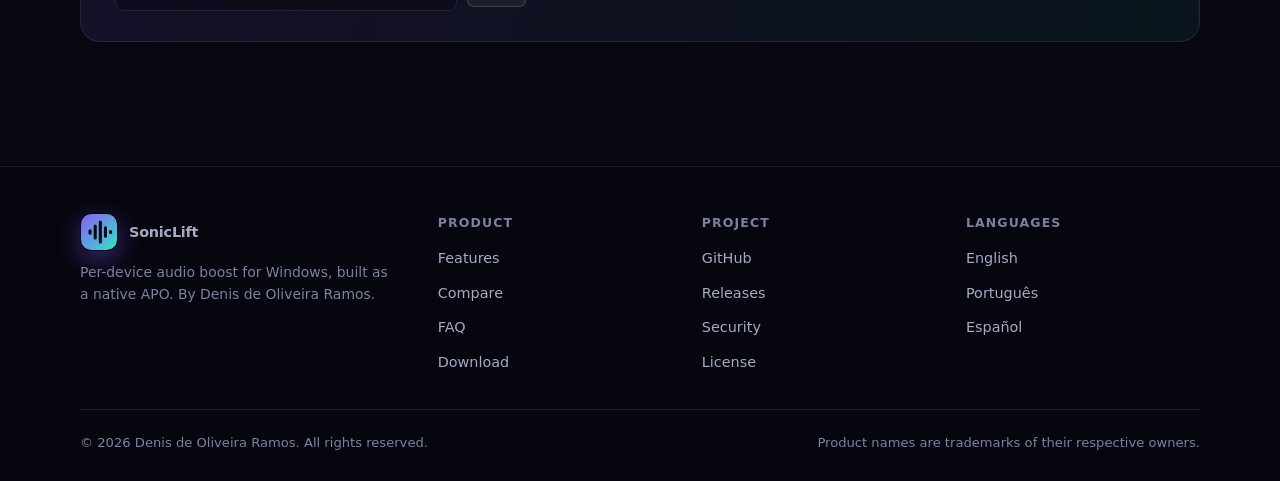
==== commit 6bdf7fce: "site: clarify APO registration on first launch and preload hero image" ====
--- a/docs/index.html
+++ b/docs/index.html
@@ -14,6 +14,7 @@
   <link rel="alternate" hreflang="x-default" href="https://denoso1993.github.io/soniclift/">
   <link rel="icon" href="assets/favicon.ico" sizes="any">
   <link rel="stylesheet" href="assets/style.css">
+  <link rel="preload" as="image" href="assets/screenshot.png">
 
   <meta property="og:type" content="website">
   <meta property="og:site_name" content="SonicLift">
@@ -121,7 +122,7 @@
 
         <div class="shot">
           <div class="shot-glow" aria-hidden="true"></div>
-          <img src="assets/screenshot.png" width="516" height="555" alt="SonicLift main window: on, gain +9.5 dB, APO active on 4 of 4 devices" loading="eager">
+          <img src="assets/screenshot.png" width="516" height="555" alt="SonicLift main window: on, gain +9.5 dB, APO active on 4 of 4 devices" loading="eager" fetchpriority="high">
           <div class="shot-badge"><span class="dot"></span> APO active · <span data-version>v1.3.0</span></div>
         </div>
       </div>
@@ -223,7 +224,7 @@
         <div class="steps">
           <article class="step reveal">
             <h3>Install</h3>
-            <p>The installer registers the APO and binds it to your output endpoint through Windows <code>FxProperties</code>.</p>
+            <p>On first launch, SonicLift registers the APO and binds it to your output endpoint through Windows <code>FxProperties</code>.</p>
           </article>
           <article class="step reveal">
             <h3>Tune</h3>
@@ -425,7 +426,7 @@
           <div>
             <p class="eyebrow">Download</p>
             <h2>Get SonicLift <span data-version>v1.3.0</span></h2>
-            <p class="lede">Windows 10/11 x64. The installer registers the APO, creates the app shortcut and keeps your existing settings.</p>
+            <p class="lede">Windows 10/11 x64. The installer copies the app, creates the shortcut and keeps your existing settings. The APO is registered on first launch.</p>
 
             <div class="hash-box">
               <code>1f16c5806a8a5b76ea5c4682d98a33847a3f03c50e92b773b45222ce62a76ea8</code>
